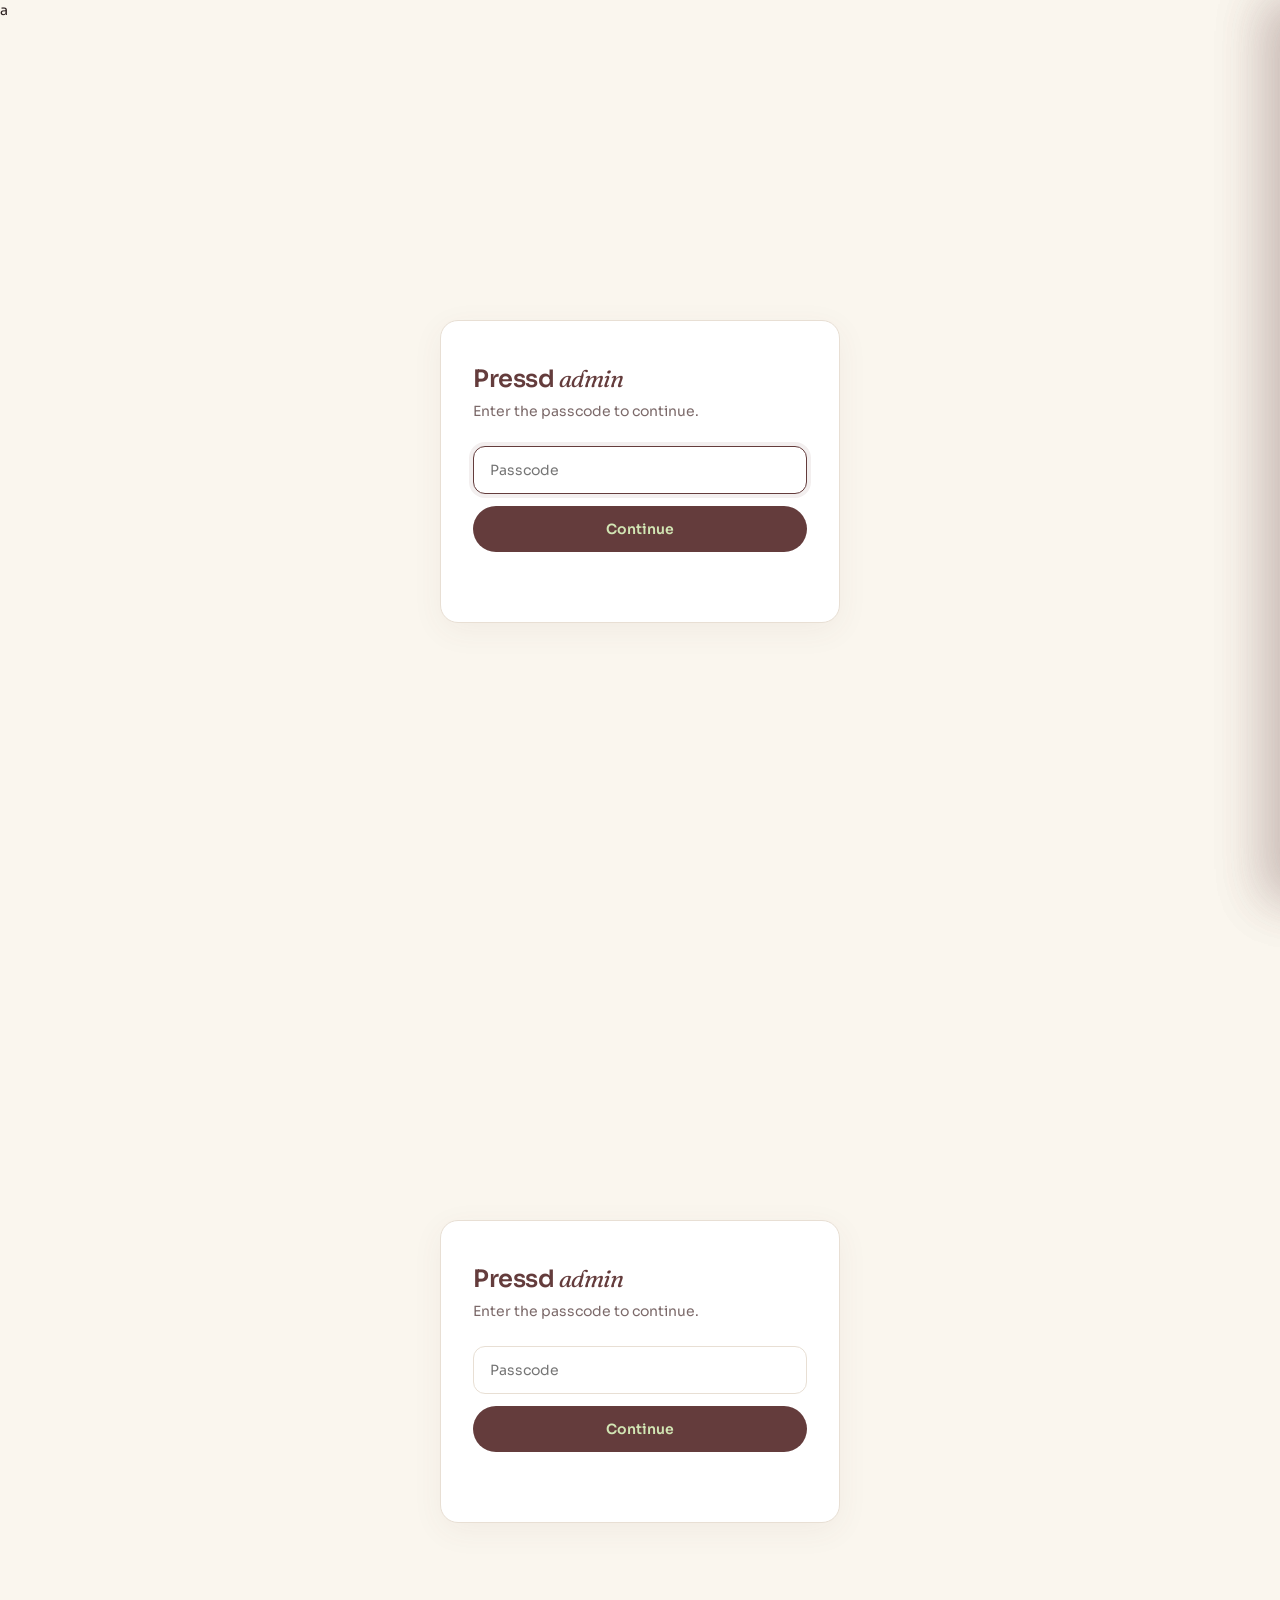
==== admin.html @ 74c97743 "Update admin.html" ====
<!DOCTYPE html>
<html lang="en">
<head>
<meta charset="UTF-8" />
<meta name="viewport" content="width=device-width, initial-scale=1.0" />
<meta name="theme-color" content="#643C3C" />
<title>Pressd · Admin</title>
<meta name="robots" content="noindex,nofollow" />

<link rel="preconnect" href="https://fonts.googleapis.com">a<!DOCTYPE html>
<html lang="en">
<head>
<meta charset="UTF-8" />
<meta name="viewport" content="width=device-width, initial-scale=1.0" />
<meta name="theme-color" content="#643C3C" />
<title>Pressd · Admin</title>
<meta name="robots" content="noindex,nofollow" />

<link rel="preconnect" href="https://fonts.googleapis.com">
<link rel="preconnect" href="https://fonts.gstatic.com" crossorigin>
<link href="https://fonts.googleapis.com/css2?family=Sora:wght@300;400;500;600;700&family=Fraunces:opsz,wght@9..144,400;9..144,500;9..144,600&display=swap" rel="stylesheet">

<style>
  :root {
    --brand-primary: #643C3C;
    --brand-primary-deep: #4D2E2E;
    --brand-accent: #D2E6B4;
    --brand-accent-deep: #BAD49A;
    --brand-cream: #FAF6EE;
    --brand-cream-deep: #F2EBDC;
    --brand-ink: #2A1F1F;
    --brand-muted: #7C6A6A;
    --brand-line: #E8DFD4;
    --brand-surface: #FFFFFF;
    --brand-success: #5A8C3F;
    --brand-success-bg: #ECF5DD;
    --brand-warning: #B97B0E;
    --brand-warning-bg: #FEF6E7;
    --brand-danger: #C44545;
    --brand-danger-bg: #FCEEEE;
    --brand-info: #3F6F99;
    --brand-info-bg: #E3EEF6;

    --font-display: 'Sora', -apple-system, BlinkMacSystemFont, sans-serif;
    --font-editorial: 'Fraunces', Georgia, serif;
    --font-mono: ui-monospace, 'SF Mono', Menlo, monospace;

    --r-sm: 8px; --r-md: 12px; --r-lg: 18px; --r-pill: 999px;
  }

  *, *::before, *::after { box-sizing: border-box; }
  body {
    margin: 0; min-height: 100vh;
    font-family: var(--font-display);
    font-size: 14px; line-height: 1.5;
    color: var(--brand-ink);
    background: var(--brand-cream);
    -webkit-font-smoothing: antialiased;
  }
  button { font-family: inherit; cursor: pointer; border: none; background: none; }
  input, select, textarea { font-family: inherit; font-size: inherit; }

  /* ============ TOP BAR ============ */
  .topbar {
    background: var(--brand-primary); color: var(--brand-accent);
    padding: 14px 24px;
    display: flex; align-items: center; justify-content: space-between;
    position: sticky; top: 0; z-index: 10;
  }
  .topbar-brand {
    font-family: var(--font-display); font-weight: 600;
    font-size: 16px; letter-spacing: -0.01em;
  }
  .topbar-brand em { font-family: var(--font-editorial); font-style: italic; font-weight: 400; opacity: .85; }
  .topbar-actions { display: flex; align-items: center; gap: 12px; font-size: 13px; }
  .topbar-actions button {
    background: rgba(210,230,180,0.15); color: var(--brand-accent);
    padding: 8px 14px; border-radius: var(--r-pill);
    font-size: 13px; font-weight: 500;
    transition: background .15s;
  }
  .topbar-actions button:hover { background: rgba(210,230,180,0.25); }

  /* ============ LOGIN GATE ============ */
  .gate {
    min-height: 100vh; display: flex; align-items: center; justify-content: center;
    padding: 24px; background: var(--brand-cream);
  }
  .gate-card {
    background: #fff; border: 1px solid var(--brand-line);
    border-radius: var(--r-lg); padding: 40px 32px;
    max-width: 400px; width: 100%;
    box-shadow: 0 8px 32px rgba(100,60,60,0.06);
  }
  .gate-card h1 {
    font-family: var(--font-display); font-weight: 600;
    font-size: 24px; margin: 0 0 4px;
    color: var(--brand-primary); letter-spacing: -0.02em;
  }
  .gate-card h1 em { font-family: var(--font-editorial); font-style: italic; font-weight: 400; }
  .gate-sub { color: var(--brand-muted); font-size: 14px; margin: 0 0 24px; }
  .gate input {
    width: 100%; padding: 14px 16px;
    border: 1.5px solid var(--brand-line);
    border-radius: var(--r-md); background: #fff;
    color: var(--brand-ink); margin-bottom: 12px;
  }
  .gate input:focus { outline: none; border-color: var(--brand-primary); box-shadow: 0 0 0 4px rgba(100,60,60,0.08); }
  .gate button {
    width: 100%; padding: 14px;
    background: var(--brand-primary); color: var(--brand-accent);
    border-radius: var(--r-pill); font-weight: 600; font-size: 14px;
    transition: background .15s;
  }
  .gate button:hover:not(:disabled) { background: var(--brand-primary-deep); }
  .gate button:disabled { opacity: .5; cursor: not-allowed; }
  .gate-error { color: var(--brand-danger); font-size: 13px; margin-top: 12px; min-height: 18px; }

  /* ============ MAIN LAYOUT ============ */
  .app { padding: 24px; max-width: 1280px; margin: 0 auto; }
  .page-head { display: flex; align-items: flex-end; justify-content: space-between; margin-bottom: 20px; gap: 16px; flex-wrap: wrap; }
  .page-head h2 {
    font-family: var(--font-display); font-weight: 600;
    font-size: 22px; letter-spacing: -0.02em;
    color: var(--brand-primary); margin: 0 0 4px;
  }
  .page-head p { margin: 0; color: var(--brand-muted); font-size: 13px; }

  /* ============ STATS ============ */
  .stats { display: grid; grid-template-columns: repeat(auto-fit, minmax(180px, 1fr)); gap: 12px; margin-bottom: 20px; }
  .stat {
    background: #fff; border: 1px solid var(--brand-line);
    border-radius: var(--r-md); padding: 16px;
  }
  .stat-label { font-size: 12px; color: var(--brand-muted); text-transform: uppercase; letter-spacing: 0.06em; font-weight: 500; }
  .stat-value {
    font-family: var(--font-display); font-size: 24px; font-weight: 600;
    color: var(--brand-primary); margin-top: 4px; letter-spacing: -0.02em;
  }
  .stat-value.warn { color: var(--brand-warning); }

  /* ============ FILTERS ============ */
  .filters {
    display: flex; align-items: center; gap: 8px; flex-wrap: wrap;
    margin-bottom: 16px;
  }
  .filter-pill {
    font-size: 13px; padding: 6px 12px;
    background: #fff; border: 1px solid var(--brand-line);
    color: var(--brand-ink); border-radius: var(--r-pill);
    transition: all .15s;
    white-space: nowrap;
  }
  .filter-pill:hover { border-color: var(--brand-primary); }
  .filter-pill.active {
    background: var(--brand-primary); color: var(--brand-accent);
    border-color: var(--brand-primary);
  }
  .filter-pill .count { opacity: .65; margin-left: 4px; }
  .filter-pill.active .count { opacity: .85; }
  .filter-pill.has-action {
    background: var(--brand-warning-bg); border-color: var(--brand-warning);
    color: var(--brand-warning); font-weight: 600;
  }
  .filter-pill.has-action.active {
    background: var(--brand-warning); color: #fff;
    border-color: var(--brand-warning);
  }
  .filter-pill.has-action.has-zero {
    background: #fff; border-color: var(--brand-line);
    color: var(--brand-muted); font-weight: 400;
  }
  .search-input {
    flex: 1; min-width: 200px; max-width: 280px;
    padding: 8px 12px; font-size: 13px;
    background: #fff; border: 1px solid var(--brand-line);
    border-radius: var(--r-pill); color: var(--brand-ink);
  }
  .search-input:focus { outline: none; border-color: var(--brand-primary); }

  /* ============ TABLE ============ */
  .table-wrap {
    background: #fff; border: 1px solid var(--brand-line);
    border-radius: var(--r-lg); overflow: hidden;
  }
  .table-scroll { overflow-x: auto; }
  .table {
    width: 100%; border-collapse: collapse; min-width: 720px;
  }
  .table th {
    text-align: left; padding: 14px 16px;
    font-size: 11px; text-transform: uppercase; letter-spacing: 0.08em;
    color: var(--brand-muted); font-weight: 600;
    border-bottom: 1px solid var(--brand-line);
    background: var(--brand-cream-deep);
    position: sticky; top: 60px;
    white-space: nowrap;
  }
  .table td {
    padding: 14px 16px; vertical-align: middle;
    font-size: 13px; color: var(--brand-ink);
    border-bottom: 1px solid var(--brand-line);
  }
  .table tr:last-child td { border-bottom: none; }
  .table tr:hover td { background: var(--brand-cream); cursor: pointer; }
  .col-num { text-align: right; font-variant-numeric: tabular-nums; }
  .order-id { font-family: var(--font-mono); font-size: 12px; color: var(--brand-primary); }
  .customer-name { font-weight: 600; color: var(--brand-ink); }
  .customer-meta { font-size: 12px; color: var(--brand-muted); margin-top: 2px; }
  .diff.positive { color: var(--brand-warning); font-weight: 600; }
  .diff.negative { color: var(--brand-success); font-weight: 600; }
  .empty-state { padding: 60px 24px; text-align: center; color: var(--brand-muted); }
  .loading { padding: 60px; text-align: center; color: var(--brand-muted); }

  /* ============ NEXT-CTA CELL ============ */
  .cta-cell { min-width: 180px; }
  .cta-btn {
    display: inline-flex; align-items: center; gap: 6px;
    padding: 8px 14px; border-radius: var(--r-pill);
    background: var(--brand-primary); color: var(--brand-accent);
    font-size: 12px; font-weight: 600;
    white-space: nowrap;
    transition: background .15s, transform .1s;
  }
  .cta-btn:hover { background: var(--brand-primary-deep); }
  .cta-btn:active { transform: translateY(1px); }
  .cta-btn.cta-warn { background: var(--brand-warning); color: #fff; }
  .cta-btn.cta-warn:hover { background: #9c690b; }
  .cta-btn.cta-muted {
    background: var(--brand-cream-deep); color: var(--brand-muted);
    border: 1px dashed var(--brand-line); font-weight: 500;
  }
  .cta-btn.cta-muted:hover { background: var(--brand-cream); color: var(--brand-primary); border-color: var(--brand-primary); }
  .cta-text {
    color: var(--brand-muted); font-size: 12px; font-style: italic;
  }
  .cta-text.cta-closed { color: var(--brand-muted); opacity: 0.6; }

  /* ============ STATUS BADGES ============ */
  .badge {
    display: inline-block; font-size: 11px; padding: 3px 10px;
    border-radius: var(--r-pill); font-weight: 600;
    text-transform: uppercase; letter-spacing: 0.04em;
    white-space: nowrap;
  }
  .badge.b-success { background: var(--brand-success-bg); color: var(--brand-success); }
  .badge.b-warning { background: var(--brand-warning-bg); color: var(--brand-warning); }
  .badge.b-danger  { background: var(--brand-danger-bg);  color: var(--brand-danger); }
  .badge.b-info    { background: var(--brand-info-bg);    color: var(--brand-info); }
  .badge.b-muted   { background: var(--brand-cream-deep); color: var(--brand-muted); }

  /* ============ DETAIL DRAWER ============ */
  .drawer-overlay {
    position: fixed; inset: 0;
    background: rgba(42,31,31,0.5);
    backdrop-filter: blur(4px);
    z-index: 50;
    opacity: 0; pointer-events: none;
    transition: opacity .25s ease;
  }
  .drawer-overlay.active { opacity: 1; pointer-events: auto; }
  .drawer {
    position: fixed; top: 0; right: 0; bottom: 0;
    width: 100%; max-width: 560px;
    background: var(--brand-cream); z-index: 51;
    transform: translateX(100%);
    transition: transform .3s cubic-bezier(0.2, 0.9, 0.3, 1);
    overflow-y: auto;
    box-shadow: -16px 0 48px rgba(100,60,60,0.18);
  }
  .drawer.active { transform: translateX(0); }
  .drawer-head {
    position: sticky; top: 0; background: var(--brand-cream);
    padding: 20px 24px; border-bottom: 1px solid var(--brand-line);
    display: flex; align-items: center; justify-content: space-between;
    z-index: 2;
  }
  .drawer-head h3 {
    font-family: var(--font-display); font-weight: 600;
    font-size: 18px; color: var(--brand-primary); margin: 0;
    letter-spacing: -0.01em;
  }
  .drawer-close {
    width: 36px; height: 36px; border-radius: 50%;
    background: #fff; border: 1px solid var(--brand-line);
    display: grid; place-items: center;
    color: var(--brand-primary); transition: background .15s;
  }
  .drawer-close:hover { background: var(--brand-cream-deep); }
  .drawer-body { padding: 24px; }

  /* The big primary CTA bar at the top of the drawer */
  .drawer-cta {
    background: #fff; border: 1px solid var(--brand-line);
    border-radius: var(--r-md); padding: 16px;
    margin-bottom: 16px;
  }
  .drawer-cta-label {
    font-size: 11px; text-transform: uppercase; letter-spacing: 0.08em;
    color: var(--brand-muted); font-weight: 600;
    margin-bottom: 12px;
  }
  .drawer-cta-btn {
    display: flex; align-items: center; justify-content: center; gap: 8px;
    width: 100%; padding: 14px;
    background: var(--brand-primary); color: var(--brand-accent);
    border-radius: var(--r-pill); font-weight: 600; font-size: 14px;
    transition: background .15s;
  }
  .drawer-cta-btn:hover { background: var(--brand-primary-deep); }
  .drawer-cta-btn.cta-warn { background: var(--brand-warning); color: #fff; }
  .drawer-cta-btn.cta-warn:hover { background: #9c690b; }
  .drawer-cta-btn.cta-muted { background: var(--brand-cream-deep); color: var(--brand-primary); border: 1px dashed var(--brand-primary); }
  .drawer-cta-btn.cta-muted:hover { background: var(--brand-cream); }
  .drawer-cta-waiting {
    text-align: center; padding: 14px;
    color: var(--brand-muted); font-size: 13px; font-style: italic;
    background: var(--brand-cream-deep); border-radius: var(--r-pill);
  }

  /* "Other actions" row below the CTA */
  .drawer-actions-row {
    display: flex; gap: 8px; margin-top: 12px; flex-wrap: wrap;
  }
  .drawer-action-btn {
    flex: 1; min-width: 0;
    padding: 10px 14px;
    background: transparent; color: var(--brand-muted);
    border: 1px solid var(--brand-line);
    border-radius: var(--r-pill);
    font-size: 12px; font-weight: 500;
    transition: all .15s;
    white-space: nowrap;
  }
  .drawer-action-btn:hover {
    color: var(--brand-primary); border-color: var(--brand-primary);
  }
  .drawer-action-btn.danger:hover {
    color: var(--brand-danger); border-color: var(--brand-danger);
  }

  .panel {
    background: #fff; border: 1px solid var(--brand-line);
    border-radius: var(--r-md); padding: 16px;
    margin-bottom: 16px;
  }
  .panel-title {
    font-size: 11px; text-transform: uppercase; letter-spacing: 0.08em;
    color: var(--brand-muted); font-weight: 600;
    margin-bottom: 12px;
  }
  .row { display: flex; justify-content: space-between; align-items: flex-start; padding: 8px 0; gap: 12px; font-size: 13px; }
  .row .key { color: var(--brand-muted); flex-shrink: 0; }
  .row .val {
    text-align: right; color: var(--brand-ink); font-weight: 500;
    word-break: break-word; min-width: 0;
  }
  .row.editable { cursor: pointer; transition: background .15s; padding: 8px; margin: 0 -8px; border-radius: var(--r-sm); }
  .row.editable:hover { background: var(--brand-cream); }
  .row.editable .val { color: var(--brand-primary); }
  .row.editable .val::after { content: ' ✎'; color: var(--brand-muted); font-size: 11px; }
  .row .val a { color: var(--brand-primary); text-decoration: none; }
  .row .val a:hover { text-decoration: underline; }

  /* Pickup-only / pickup-paid / etc. flag badges in drawer */
  .badges-row { display: flex; flex-wrap: wrap; gap: 6px; margin-bottom: 16px; }

  /* Three-column financials */
  .fin-grid {
    display: grid; grid-template-columns: 1fr 1fr 1fr; gap: 8px;
  }
  .fin-cell {
    background: var(--brand-cream-deep); border-radius: var(--r-sm);
    padding: 12px; text-align: center;
  }
  .fin-label { font-size: 10px; text-transform: uppercase; letter-spacing: 0.06em; color: var(--brand-muted); font-weight: 600; }
  .fin-value { font-family: var(--font-display); font-size: 18px; font-weight: 600; color: var(--brand-primary); margin-top: 4px; letter-spacing: -0.01em; }
  .fin-value.warn { color: var(--brand-warning); }
  .fin-value.success { color: var(--brand-success); }
  .fin-value.muted { color: var(--brand-muted); font-weight: 400; }

  /* Laundry note display */
  .laundry-note {
    background: var(--brand-cream-deep);
    border-left: 3px solid var(--brand-warning);
    border-radius: var(--r-sm);
    padding: 10px 12px; margin-top: 12px;
    font-size: 12px; line-height: 1.5;
    color: var(--brand-ink);
  }
  .laundry-note-label {
    font-size: 10px; text-transform: uppercase; letter-spacing: 0.06em;
    color: var(--brand-warning); font-weight: 600;
    margin-bottom: 4px;
  }

  /* ============ MODAL ============ */
  .modal-overlay {
    position: fixed; inset: 0;
    background: rgba(42,31,31,0.6); z-index: 60;
    display: none; align-items: center; justify-content: center;
    padding: 20px;
  }
  .modal-overlay.active { display: flex; }
  .modal {
    background: #fff; border-radius: var(--r-lg);
    padding: 28px; max-width: 480px; width: 100%;
    max-height: 92vh; overflow-y: auto;
    box-shadow: 0 24px 64px rgba(0,0,0,0.25);
  }
  .modal h3 {
    font-family: var(--font-display); font-weight: 600;
    font-size: 18px; color: var(--brand-primary); margin: 0 0 8px;
    letter-spacing: -0.01em;
  }
  .modal-sub { color: var(--brand-muted); font-size: 13px; margin: 0 0 20px; }
  .modal label {
    display: block; font-size: 12px; font-weight: 600;
    color: var(--brand-muted); text-transform: uppercase; letter-spacing: 0.06em;
    margin-bottom: 6px;
  }
  .modal input, .modal select, .modal textarea {
    width: 100%; padding: 12px 14px;
    border: 1.5px solid var(--brand-line);
    border-radius: var(--r-md); background: #fff;
    color: var(--brand-ink); font-size: 14px;
    margin-bottom: 16px; font-family: inherit;
  }
  .modal textarea { resize: vertical; min-height: 80px; }
  .modal input:focus, .modal select:focus, .modal textarea:focus { outline: none; border-color: var(--brand-primary); }
  .modal-warn {
    background: var(--brand-warning-bg); color: var(--brand-warning);
    padding: 10px 14px; border-radius: var(--r-sm);
    font-size: 12px; margin: 0 0 16px;
  }
  .modal-actions { display: flex; gap: 8px; justify-content: flex-end; }

  /* PIN display block in modals */
  .pin-block {
    background: var(--brand-primary); color: var(--brand-accent);
    border-radius: var(--r-md); padding: 24px;
    text-align: center; margin-bottom: 16px;
  }
  .pin-block-label {
    font-size: 11px; text-transform: uppercase; letter-spacing: 0.12em;
    opacity: 0.75; margin-bottom: 8px;
  }
  .pin-block-value {
    font-family: var(--font-mono); font-size: 36px; font-weight: 700;
    letter-spacing: 8px; line-height: 1;
  }
  .pin-block-help {
    font-size: 12px; margin-top: 12px;
    opacity: 0.75; line-height: 1.4;
  }

  /* Cost preview in confirm-cost modal */
  .cost-preview {
    background: var(--brand-cream-deep);
    border-radius: var(--r-md);
    padding: 14px 16px; margin-bottom: 16px;
    font-size: 13px; line-height: 1.6;
  }
  .cost-preview-row {
    display: flex; justify-content: space-between; padding: 4px 0;
  }
  .cost-preview-row.total {
    border-top: 1px dashed var(--brand-line);
    margin-top: 6px; padding-top: 8px;
    font-weight: 600;
  }
  .cost-preview-row .lbl { color: var(--brand-muted); }
  .cost-preview-row .val { color: var(--brand-ink); }
  .cost-preview-row.total .val.owed { color: var(--brand-warning); }
  .cost-preview-row.total .val.covered { color: var(--brand-success); }

  /* ============ TOAST ============ */
  .toast {
    position: fixed; bottom: 24px; right: 24px;
    background: var(--brand-primary); color: var(--brand-accent);
    padding: 14px 20px; border-radius: var(--r-md);
    font-size: 14px; font-weight: 500;
    box-shadow: 0 12px 32px rgba(100,60,60,0.25);
    transform: translateY(120%); opacity: 0;
    transition: transform .25s, opacity .25s;
    z-index: 100; pointer-events: none;
    max-width: 360px;
  }
  .toast.show { transform: translateY(0); opacity: 1; }
  .toast.error { background: var(--brand-danger); color: #fff; }
  .toast.success { background: var(--brand-success); color: #fff; }

  .spinner {
    width: 16px; height: 16px;
    border: 2px solid currentColor; border-top-color: transparent;
    border-radius: 50%; animation: spin .8s linear infinite;
    display: inline-block; vertical-align: middle;
  }
  @keyframes spin { to { transform: rotate(360deg); } }

  /* ============ BUTTONS in modals ============ */
  .btn {
    display: inline-flex; align-items: center; justify-content: center; gap: 8px;
    padding: 12px 18px; border-radius: var(--r-pill);
    font-weight: 600; font-size: 14px;
    transition: all .15s; white-space: nowrap;
  }
  .btn-primary { background: var(--brand-primary); color: var(--brand-accent); }
  .btn-primary:hover:not(:disabled) { background: var(--brand-primary-deep); }
  .btn-primary:disabled { opacity: .5; cursor: not-allowed; }
  .btn-ghost {
    background: transparent; color: var(--brand-primary);
    border: 1.5px solid var(--brand-line);
  }
  .btn-ghost:hover { border-color: var(--brand-primary); }
  .btn-danger { background: var(--brand-danger); color: #fff; }
  .btn-danger:hover:not(:disabled) { background: #A53737; }
  .btn-danger:disabled { opacity: .5; cursor: not-allowed; }

  .hidden { display: none !important; }

  /* ============ MOBILE ============ */
  @media (max-width: 720px) {
    .table th { position: static; }
    .table th.col-hide-sm, .table td.col-hide-sm { display: none; }
    .topbar { padding: 12px 16px; }
    .app { padding: 16px; }
    .table th, .table td { padding: 10px 12px; }
    .stats { grid-template-columns: repeat(2, 1fr); }
    .table { min-width: auto; }
    .cta-cell { min-width: 140px; }
    .cta-btn { font-size: 11px; padding: 6px 12px; }
  }
</style>
</head>
<body>

<!-- LOGIN GATE -->
<div class="gate" id="gate">
  <div class="gate-card">
    <h1>Pressd <em>admin</em></h1>
    <p class="gate-sub">Enter the passcode to continue.</p>
    <input type="password" id="passcode-input" placeholder="Passcode" autocomplete="off" autofocus />
    <button id="login-btn">Continue</button>
    <div class="gate-error" id="gate-error"></div>
  </div>
</div>

<!-- MAIN APP -->
<div id="app" class="hidden">
  <div class="topbar">
    <div class="topbar-brand">Pressd <em>admin</em></div>
    <div class="topbar-actions">
      <span id="last-updated" style="opacity:.7;font-size:12px;"></span>
      <button id="refresh-btn">Refresh</button>
      <button id="logout-btn">Log out</button>
    </div>
  </div>

  <div class="app">
    <div class="page-head">
      <div>
        <h2>All orders</h2>
        <p id="page-sub">Loading…</p>
      </div>
    </div>

    <div class="stats" id="stats">
      <div class="stat"><div class="stat-label">Orders</div><div class="stat-value" id="s-count">—</div></div>
      <div class="stat"><div class="stat-label">Need action</div><div class="stat-value warn" id="s-action">—</div></div>
      <div class="stat"><div class="stat-label">In flight</div><div class="stat-value" id="s-inflight">—</div></div>
      <div class="stat"><div class="stat-label">Outstanding</div><div class="stat-value warn" id="s-outstanding">—</div></div>
    </div>

    <div class="filters">
      <button class="filter-pill has-action" data-filter="needs_action">Needs action <span class="count" id="f-needs-action">0</span></button>
      <button class="filter-pill active" data-filter="all">All <span class="count" id="f-all">0</span></button>
      <button class="filter-pill" data-filter="awaiting_payment">Awaiting payment <span class="count" id="f-unpaid">0</span></button>
      <button class="filter-pill" data-filter="pickup_scheduled">Scheduled <span class="count" id="f-scheduled">0</span></button>
      <button class="filter-pill" data-filter="picked_up">Picked up <span class="count" id="f-pickedup">0</span></button>
      <button class="filter-pill" data-filter="invoiced_balance_due">Balance due <span class="count" id="f-balance">0</span></button>
      <button class="filter-pill" data-filter="out_for_delivery">Out for delivery <span class="count" id="f-ofd">0</span></button>
      <button class="filter-pill" data-filter="delivered">Delivered <span class="count" id="f-delivered">0</span></button>
      <button class="filter-pill" data-filter="cancelled">Cancelled <span class="count" id="f-cancelled">0</span></button>
      <input type="search" class="search-input" id="search-input" placeholder="Search by order ID, name, email, area…" />
    </div>

    <div class="table-wrap">
      <div class="table-scroll">
        <table class="table" id="orders-table">
          <thead>
            <tr>
              <th>Order</th>
              <th>Customer</th>
              <th class="col-hide-sm">Stage</th>
              <th>Next action</th>
              <th class="col-num col-hide-sm">Paid upfront</th>
              <th class="col-num col-hide-sm">Laundry cost</th>
              <th class="col-num col-hide-sm">Difference</th>
            </tr>
          </thead>
          <tbody id="orders-body">
            <tr><td colspan="7" class="loading"><span class="spinner"></span> Loading orders…</td></tr>
          </tbody>
        </table>
      </div>
    </div>
  </div>
</div>

<!-- DETAIL DRAWER -->
<div class="drawer-overlay" id="drawer-overlay"></div>
<div class="drawer" id="drawer">
  <div class="drawer-head">
    <h3 id="drawer-title">Order</h3>
    <button class="drawer-close" id="drawer-close" aria-label="Close">
      <svg width="14" height="14" viewBox="0 0 24 24" fill="none" stroke="currentColor" stroke-width="2.5"><path d="M18 6L6 18M6 6l12 12"/></svg>
    </button>
  </div>
  <div class="drawer-body" id="drawer-body"></div>
</div>

<!-- ============ MODALS ============ -->

<!-- 1. Schedule pickup -->
<div class="modal-overlay" id="schedule-modal">
  <div class="modal">
    <h3>Schedule pickup</h3>
    <p class="modal-sub" id="schedule-sub">Pick the date our rider will collect.</p>
    <label>Pickup date</label>
    <input type="date" id="schedule-date" />
    <label>Time window</label>
    <select id="schedule-window">
      <option value="">— keep customer's choice —</option>
      <option value="morning">Morning · 8 AM – 11 AM</option>
      <option value="afternoon">Afternoon · 12 PM – 3 PM</option>
      <option value="evening">Evening · 4 PM – 7 PM</option>
    </select>
    <p style="font-size:12px;color:var(--brand-muted);margin-top:-8px;margin-bottom:16px;">
      Customer chose: <strong id="schedule-original-window">—</strong>
    </p>
    <div class="modal-actions">
      <button class="btn btn-ghost" data-modal-close="schedule-modal">Cancel</button>
      <button class="btn btn-primary" id="schedule-confirm">Schedule pickup</button>
    </div>
  </div>
</div>

<!-- 2. Mark picked up -->
<div class="modal-overlay" id="pickup-modal">
  <div class="modal">
    <h3>Mark picked up?</h3>
    <p class="modal-sub">Confirm rider has the laundry. Verify the PIN with the customer first.</p>
    <div class="pin-block">
      <div class="pin-block-label">Pickup PIN</div>
      <div class="pin-block-value" id="pickup-pin-display">—</div>
      <div class="pin-block-help">Customer should confirm this PIN at handover.</div>
    </div>
    <div class="modal-actions">
      <button class="btn btn-ghost" data-modal-close="pickup-modal">Cancel</button>
      <button class="btn btn-primary" id="pickup-confirm">Mark picked up</button>
    </div>
  </div>
</div>

<!-- 3. Confirm cost & send invoice -->
<div class="modal-overlay" id="cost-modal">
  <div class="modal">
    <h3 id="cost-title">Confirm cost & send invoice</h3>
    <p class="modal-sub" id="cost-sub">Review the laundry cost. Customer will get the invoice email when you confirm.</p>

    <div id="cost-laundry-note-wrap" style="margin-bottom:16px;display:none;">
      <div class="laundry-note">
        <div class="laundry-note-label">From laundry team</div>
        <div id="cost-laundry-note-text"></div>
      </div>
    </div>

    <label>Final laundry cost (₦)</label>
    <input type="number" id="cost-final" min="0" step="100" placeholder="0" />

    <label>Note to customer (optional)</label>
    <textarea id="cost-admin-note" rows="2" placeholder="e.g. Stains were heavy. Recommend dry-clean next time."></textarea>
    <p style="font-size:12px;color:var(--brand-muted);margin-top:-12px;margin-bottom:16px;">
      Appears in their invoice email. Leave blank to skip.
    </p>

    <div class="cost-preview" id="cost-preview"></div>

    <div class="modal-actions">
      <button class="btn btn-ghost" data-modal-close="cost-modal">Cancel</button>
      <button class="btn btn-primary" id="cost-confirm">Send invoice</button>
    </div>
  </div>
</div>

<!-- 4. Mark order ready -->
<div class="modal-overlay" id="ready-modal">
  <div class="modal">
    <h3>Mark ready for delivery?</h3>
    <p class="modal-sub">The laundry is washed, dried, folded and packed. No customer email is sent for this step.</p>
    <div class="modal-actions">
      <button class="btn btn-ghost" data-modal-close="ready-modal">Cancel</button>
      <button class="btn btn-primary" id="ready-confirm">Mark ready</button>
    </div>
  </div>
</div>

<!-- 5. Begin delivery -->
<div class="modal-overlay" id="ofd-modal">
  <div class="modal">
    <h3>Begin delivery?</h3>
    <p class="modal-sub">Customer will get an "out for delivery" email with the Delivery PIN.</p>
    <div class="modal-actions">
      <button class="btn btn-ghost" data-modal-close="ofd-modal">Cancel</button>
      <button class="btn btn-primary" id="ofd-confirm">Begin delivery</button>
    </div>
  </div>
</div>

<!-- 6. Mark delivered -->
<div class="modal-overlay" id="delivered-modal">
  <div class="modal">
    <h3>Mark delivered?</h3>
    <p class="modal-sub">Confirm rider has handed over. Verify the PIN with the customer first.</p>
    <div class="pin-block">
      <div class="pin-block-label">Delivery PIN</div>
      <div class="pin-block-value" id="delivered-pin-display">—</div>
      <div class="pin-block-help">Customer should confirm this PIN at delivery.</div>
    </div>
    <div class="modal-actions">
      <button class="btn btn-ghost" data-modal-close="delivered-modal">Cancel</button>
      <button class="btn btn-primary" id="delivered-confirm">Mark delivered</button>
    </div>
  </div>
</div>

<!-- 7. Cancel order -->
<div class="modal-overlay" id="cancel-modal">
  <div class="modal">
    <h3>Cancel order</h3>
    <p class="modal-sub">This stops the order from progressing. The reason is stored in the sheet for your records.</p>
    <label>Reason for cancellation</label>
    <textarea id="cancel-reason" rows="3" placeholder="e.g. Customer requested cancellation. Refunded via Paystack." required></textarea>
    <div class="modal-warn">⚠ This cannot be undone. Any refund must be processed manually in Paystack.</div>
    <div class="modal-actions">
      <button class="btn btn-ghost" data-modal-close="cancel-modal">Keep order</button>
      <button class="btn btn-danger" id="cancel-confirm">Cancel order</button>
    </div>
  </div>
</div>

<!-- 8. Edit details (generic field-edit modal — kept from previous version) -->
<div class="modal-overlay" id="edit-modal">
  <div class="modal">
    <h3 id="edit-title">Edit field</h3>
    <p class="modal-sub" id="edit-sub">Update this field on the order.</p>
    <div id="edit-body"></div>
    <div class="modal-warn">⚠ This change writes directly to the order. Are you sure?</div>
    <div class="modal-actions">
      <button class="btn btn-ghost" data-modal-close="edit-modal">Cancel</button>
      <button class="btn btn-primary" id="edit-save">Save</button>
    </div>
  </div>
</div>

<div class="toast" id="toast"></div>

<script src="pressd-config.js"></script>
<script>
  /* ============================================================
     PRESSD ADMIN — frontend script
     ============================================================ */
  const APPS_SCRIPT_URL = (window.PRESSD_CONFIG && window.PRESSD_CONFIG.APPS_SCRIPT_URL) || '';
  const STORAGE_KEY = 'pressd_admin_passcode';

  const $ = (s, c = document) => c.querySelector(s);
  const $$ = (s, c = document) => Array.from(c.querySelectorAll(s));

  let passcode = sessionStorage.getItem(STORAGE_KEY) || '';
  let allOrders = [];
  let activeFilter = 'all';
  let activeOrderId = null;
  let pendingEdit = null;
  let activeActionOrder = null;  // current order being acted on by a modal

  /* ============ LOGIN ============ */
  function showGate() {
    $('#gate').classList.remove('hidden');
    $('#app').classList.add('hidden');
    setTimeout(() => $('#passcode-input').focus(), 100);
  }
  function showApp() {
    $('#gate').classList.add('hidden');
    $('#app').classList.remove('hidden');
    loadOrders();
  }

  async function tryLogin(code) {
    try {
      const res = await fetch(APPS_SCRIPT_URL, {
        method: 'POST',
        headers: { 'Content-Type': 'text/plain;charset=utf-8' },
        body: JSON.stringify({ action: 'adminLogin', passcode: code }),
      });
      const data = await res.json();
      return !!(data && data.ok);
    } catch (err) {
      console.error(err);
      return false;
    }
  }

  $('#login-btn').addEventListener('click', async () => {
    const code = $('#passcode-input').value.trim();
    if (!code) { $('#gate-error').textContent = 'Enter a passcode.'; return; }
    const btn = $('#login-btn');
    btn.disabled = true; btn.innerHTML = '<span class="spinner"></span>';
    const ok = await tryLogin(code);
    btn.disabled = false; btn.textContent = 'Continue';
    if (ok) {
      passcode = code;
      sessionStorage.setItem(STORAGE_KEY, code);
      $('#gate-error').textContent = '';
      showApp();
    } else {
      $('#gate-error').textContent = 'Wrong passcode. Try again.';
      $('#passcode-input').select();
    }
  });

  $('#passcode-input').addEventListener('keydown', e => {
    if (e.key === 'Enter') $('#login-btn').click();
  });

  $('#logout-btn').addEventListener('click', () => {
    passcode = '';
    sessionStorage.removeItem(STORAGE_KEY);
    $('#passcode-input').value = '';
    showGate();
  });

  /* ============ BACKEND ============ */
  async function callBackend(action, extra = {}) {
    const res = await fetch(APPS_SCRIPT_URL, {
      method: 'POST',
      headers: { 'Content-Type': 'text/plain;charset=utf-8' },
      body: JSON.stringify(Object.assign({ action: action, passcode: passcode }, extra)),
    });
    const data = await res.json();
    if (data && data.error && /Invalid passcode/i.test(data.error)) {
      passcode = '';
      sessionStorage.removeItem(STORAGE_KEY);
      showGate();
      throw new Error('Session expired');
    }
    if (data && data.ok === false) throw new Error(data.error || 'Request failed');
    return data;
  }

  /* ============ FORMATTING ============ */
  function fmtNaira(n) {
    if (n == null || isNaN(n) || n === '') return '—';
    return '₦' + Math.round(Number(n)).toLocaleString('en-NG');
  }
  function fmtDate(iso) {
    if (!iso) return '—';
    try {
      const d = new Date(iso);
      if (isNaN(d.getTime())) return '—';
      return d.toLocaleString('en-NG', { day: 'numeric', month: 'short', hour: 'numeric', minute: '2-digit' });
    } catch (e) { return '—'; }
  }
  function fmtDateOnly(iso) {
    if (!iso) return '—';
    try {
      const d = new Date(iso);
      if (isNaN(d.getTime())) return '—';
      return d.toLocaleDateString('en-NG', { weekday: 'short', day: 'numeric', month: 'short' });
    } catch (e) { return '—'; }
  }
  function fmtWindow(w) {
    return ({ morning: 'Morning · 8–11 AM', afternoon: 'Afternoon · 12–3 PM', evening: 'Evening · 4–7 PM' })[w] || (w || '—');
  }
  function fmtZone(z) { return ({ mainland: 'Mainland', island: 'Island' })[z] || (z || '—'); }

  function escapeHtml(s) {
    return String(s == null ? '' : s).replace(/&/g, '&amp;').replace(/</g, '&lt;').replace(/>/g, '&gt;')
      .replace(/"/g, '&quot;').replace(/'/g, '&#39;');
  }

  /* Clean a phone number for tel:/wa.me links */
  function cleanPhone(p) {
    if (!p) return '';
    let s = String(p).replace(/[^\d+]/g, '');
    // wa.me prefers no leading + but full international
    if (s.startsWith('+')) s = s.slice(1);
    if (s.startsWith('0')) s = '234' + s.slice(1);  // Nigerian local → international
    return s;
  }

  /* ============ STAGE — derived from multiple status fields ============ */
  function stageOf(o) {
    if (o.pickupStatus === 'cancelled') return 'cancelled';
    if (o.deliveryStatus === 'delivered') return 'delivered';
    if (o.outForDeliveryAt) return 'out_for_delivery';
    if (o.orderReadyAt) return 'order_ready';
    if (o.invoiceStatus === 'balance_due' && o.secondPaymentStatus === 'paid') return 'balance_paid';
    if (o.invoiceStatus === 'balance_due') return 'invoiced_balance_due';
    if (o.invoiceStatus === 'paid_in_full') return 'invoiced_paid_in_full';
    if (o.costStatus === 'pending_review') return 'cost_pending_review';
    if (o.pickupStatus === 'picked_up') return 'picked_up';
    if (o.pickupStatus === 'pickup_scheduled' || o.pickupScheduledFor) return 'pickup_scheduled';
    if (o.bookingPaymentStatus === 'paid') return 'pickup_paid';
    return 'awaiting_payment';
  }

  const STAGE_META = {
    awaiting_payment:        { label: 'Unpaid',             cls: 'b-danger' },
    pickup_paid:             { label: 'Pickup paid',        cls: 'b-success' },
    pickup_scheduled:        { label: 'Pickup scheduled',   cls: 'b-info' },
    picked_up:               { label: 'Picked up',          cls: 'b-info' },
    cost_pending_review:     { label: 'Cost pending',       cls: 'b-warning' },
    invoiced_paid_in_full:   { label: 'Paid in full',       cls: 'b-success' },
    invoiced_balance_due:    { label: 'Balance due',        cls: 'b-warning' },
    balance_paid:            { label: 'Balance paid',       cls: 'b-success' },
    order_ready:             { label: 'Ready for delivery', cls: 'b-info' },
    out_for_delivery:        { label: 'Out for delivery',   cls: 'b-info' },
    delivered:               { label: 'Delivered',          cls: 'b-muted' },
    cancelled:               { label: 'Cancelled',          cls: 'b-muted' },
  };

  /* ============ NEXT CTA — heart of the admin redesign ============ */
  function nextCtaFor(o) {
    const stage = stageOf(o);
    switch (stage) {
      case 'awaiting_payment':
        return { label: 'Awaiting payment', action: null, available: false, intent: 'waiting' };
      case 'pickup_paid':
        return { label: 'Schedule pickup', action: 'schedulePickup', available: true, intent: 'primary' };
      case 'pickup_scheduled':
        return { label: 'Mark picked up', action: 'markPickedUp', available: true, intent: 'primary' };
      case 'picked_up':
        if (!o.costStatus || o.costStatus === 'not_submitted') {
          return { label: 'Awaiting cost entry', action: 'manualCost', available: true, intent: 'muted' };
        }
        return { label: 'Confirm cost & send invoice', action: 'confirmCostAndInvoice', available: true, intent: 'warn' };
      case 'cost_pending_review':
        return { label: 'Confirm cost & send invoice', action: 'confirmCostAndInvoice', available: true, intent: 'warn' };
      case 'invoiced_balance_due':
        return { label: 'Awaiting customer payment', action: null, available: false, intent: 'waiting' };
      case 'invoiced_paid_in_full':
      case 'balance_paid':
        return { label: 'Mark order ready', action: 'markOrderReady', available: true, intent: 'primary' };
      case 'order_ready':
        return { label: 'Begin delivery', action: 'markOutForDelivery', available: true, intent: 'primary' };
      case 'out_for_delivery':
        return { label: 'Mark delivered', action: 'markDelivered', available: true, intent: 'primary' };
      case 'delivered':
        return { label: 'Closed', action: null, available: false, intent: 'closed' };
      case 'cancelled':
        return { label: 'Cancelled', action: null, available: false, intent: 'closed' };
      default:
        return { label: '—', action: null, available: false, intent: 'closed' };
    }
  }

  /* ============ LOAD ORDERS ============ */
  async function loadOrders() {
    try {
      const data = await callBackend('getAdminOrders');
      allOrders = data.orders || [];
      renderStats();
      renderFilterCounts();
      renderTable();
      $('#last-updated').textContent = 'Updated ' + new Date().toLocaleTimeString('en-NG', { hour: 'numeric', minute: '2-digit' });
      $('#page-sub').textContent = allOrders.length + ' orders';
    } catch (err) {
      $('#orders-body').innerHTML = `<tr><td colspan="7" class="empty-state">Failed to load orders. ${err.message || ''}</td></tr>`;
    }
  }

  function renderStats() {
    const count = allOrders.length;
    let needsAction = 0;
    let inFlight = 0;
    let outstanding = 0;
    allOrders.forEach(o => {
      const stage = stageOf(o);
      if (nextCtaFor(o).available) needsAction++;
      if (stage !== 'awaiting_payment' && stage !== 'delivered' && stage !== 'cancelled') inFlight++;
      if (stage === 'invoiced_balance_due') {
        const owed = Number(o.finalLaundryCost) - Number(o.additionalCostPaid);
        if (owed > 0) outstanding += owed;
      }
    });
    $('#s-count').textContent = count;
    $('#s-action').textContent = needsAction;
    $('#s-inflight').textContent = inFlight;
    $('#s-outstanding').textContent = fmtNaira(outstanding);
  }

  function renderFilterCounts() {
    const counts = {
      all: allOrders.length, needs_action: 0,
      awaiting_payment: 0, pickup_scheduled: 0, picked_up: 0,
      invoiced_balance_due: 0, out_for_delivery: 0, delivered: 0, cancelled: 0,
    };
    allOrders.forEach(o => {
      if (nextCtaFor(o).available) counts.needs_action++;
      const s = stageOf(o);
      if (counts[s] != null) counts[s]++;
    });
    $('#f-all').textContent = counts.all;
    $('#f-needs-action').textContent = counts.needs_action;
    $('#f-unpaid').textContent = counts.awaiting_payment;
    $('#f-scheduled').textContent = counts.pickup_scheduled;
    $('#f-pickedup').textContent = counts.picked_up;
    $('#f-balance').textContent = counts.invoiced_balance_due;
    $('#f-ofd').textContent = counts.out_for_delivery;
    $('#f-delivered').textContent = counts.delivered;
    $('#f-cancelled').textContent = counts.cancelled;

    // Visual hint: dim the "Needs action" pill when count is 0
    const naPill = $('.filter-pill[data-filter="needs_action"]');
    naPill.classList.toggle('has-zero', counts.needs_action === 0);
  }

  /* ============ RENDER TABLE ============ */
  function renderTable() {
    const search = ($('#search-input').value || '').toLowerCase().trim();
    let rows = allOrders;

    if (activeFilter === 'needs_action') {
      rows = rows.filter(o => nextCtaFor(o).available);
    } else if (activeFilter !== 'all') {
      rows = rows.filter(o => stageOf(o) === activeFilter);
    }

    if (search) {
      rows = rows.filter(o =>
        (o.orderId || '').toLowerCase().includes(search) ||
        (o.name || '').toLowerCase().includes(search) ||
        (o.email || '').toLowerCase().includes(search) ||
        (o.area || '').toLowerCase().includes(search)
      );
    }

    const body = $('#orders-body');
    if (!rows.length) {
      body.innerHTML = `<tr><td colspan="7" class="empty-state">No orders match.</td></tr>`;
      return;
    }
    body.innerHTML = rows.map(o => {
      const stage = stageOf(o);
      const meta = STAGE_META[stage] || { label: stage, cls: 'b-muted' };
      const cta = nextCtaFor(o);
      const upfront = o.bookingPaymentStatus === 'paid'
        ? fmtNaira(o.bookingTotal)
        : '<span style="color:var(--brand-muted);">' + (o.bookingPaymentStatus || 'pending') + '</span>';
      const laundryCost = o.finalLaundryCost > 0 ? fmtNaira(o.finalLaundryCost) : '<span style="color:var(--brand-muted);">—</span>';
      const diff = computeDifference(o);

      let ctaHtml;
      if (cta.available) {
        const cls = cta.intent === 'warn' ? 'cta-warn' : (cta.intent === 'muted' ? 'cta-muted' : '');
        ctaHtml = `<button class="cta-btn ${cls}" data-cta-action="${cta.action}" data-cta-order="${escapeHtml(o.orderId)}">${escapeHtml(cta.label)} →</button>`;
      } else {
        const cls = cta.intent === 'closed' ? 'cta-closed' : '';
        ctaHtml = `<span class="cta-text ${cls}">${escapeHtml(cta.label)}</span>`;
      }

      return `
        <tr data-order-id="${escapeHtml(o.orderId)}">
          <td><span class="order-id">${escapeHtml(o.orderId)}</span></td>
          <td>
            <div class="customer-name">${escapeHtml(o.name || '—')}</div>
            <div class="customer-meta">${escapeHtml(o.area || '')} · ${fmtWindow(o.pickupWindow)}</div>
          </td>
          <td class="col-hide-sm"><span class="badge ${meta.cls}">${meta.label}</span></td>
          <td class="cta-cell">${ctaHtml}</td>
          <td class="col-num col-hide-sm">${upfront}</td>
          <td class="col-num col-hide-sm">${laundryCost}</td>
          <td class="col-num col-hide-sm">${diff.html}</td>
        </tr>
      `;
    }).join('');

    body.querySelectorAll('tr').forEach(tr => {
      tr.addEventListener('click', e => {
        // CTA buttons handle themselves
        if (e.target.closest('[data-cta-action]')) return;
        openDrawer(tr.dataset.orderId);
      });
    });
    body.querySelectorAll('[data-cta-action]').forEach(btn => {
      btn.addEventListener('click', e => {
        e.stopPropagation();
        const orderId = btn.dataset.ctaOrder;
        const action = btn.dataset.ctaAction;
        const o = allOrders.find(x => x.orderId === orderId);
        if (o) triggerAction(action, o);
      });
    });
  }

  function computeDifference(o) {
    if (!o.finalLaundryCost || o.finalLaundryCost <= 0) {
      return { html: '<span style="color:var(--brand-muted);">—</span>', value: null };
    }
    const additionalPaid = Number(o.additionalCostPaid || 0);
    const final = Number(o.finalLaundryCost);
    const diff = final - additionalPaid;
    if (diff > 0) return { html: `<span class="diff positive">+${fmtNaira(diff)}</span>`, value: diff };
    if (diff < 0) return { html: `<span class="diff negative">−${fmtNaira(Math.abs(diff))}</span>`, value: diff };
    return { html: `<span style="color:var(--brand-muted);">₦0</span>`, value: 0 };
  }

  /* ============ FILTER + SEARCH ============ */
  $$('.filter-pill').forEach(p => {
    p.addEventListener('click', () => {
      $$('.filter-pill').forEach(x => x.classList.remove('active'));
      p.classList.add('active');
      activeFilter = p.dataset.filter;
      renderTable();
    });
  });
  let searchTimeout;
  $('#search-input').addEventListener('input', () => {
    clearTimeout(searchTimeout);
    searchTimeout = setTimeout(renderTable, 150);
  });
  $('#refresh-btn').addEventListener('click', () => {
    $('#orders-body').innerHTML = `<tr><td colspan="7" class="loading"><span class="spinner"></span> Refreshing…</td></tr>`;
    loadOrders();
  });

  /* ============ DRAWER ============ */
  function openDrawer(orderId) {
    const o = allOrders.find(x => x.orderId === orderId);
    if (!o) return;
    activeOrderId = orderId;
    $('#drawer-title').textContent = o.orderId;
    $('#drawer-body').innerHTML = drawerHtml(o);
    $('#drawer').classList.add('active');
    $('#drawer-overlay').classList.add('active');
    bindDrawerActions(o);
  }

  function closeDrawer() {
    $('#drawer').classList.remove('active');
    $('#drawer-overlay').classList.remove('active');
    activeOrderId = null;
  }

  $('#drawer-close').addEventListener('click', closeDrawer);
  $('#drawer-overlay').addEventListener('click', closeDrawer);
  document.addEventListener('keydown', e => {
    if (e.key === 'Escape' && $('#drawer').classList.contains('active')) closeDrawer();
  });

  function drawerHtml(o) {
    const stage = stageOf(o);
    const stageMeta = STAGE_META[stage] || { label: stage, cls: 'b-muted' };
    const cta = nextCtaFor(o);
    const diff = computeDifference(o);
    const finalDisplay = o.finalLaundryCost > 0 ? fmtNaira(o.finalLaundryCost) : '<span class="muted">Not entered</span>';
    const diffDisplay = diff.value == null
      ? '<span class="muted">—</span>'
      : (diff.value > 0 ? `<span class="warn">+${fmtNaira(diff.value)}</span>`
        : diff.value < 0 ? `<span class="success">−${fmtNaira(Math.abs(diff.value))}</span>`
        : '₦0');

    // Big primary CTA bar
    let ctaBar;
    if (cta.available) {
      const cls = cta.intent === 'warn' ? 'cta-warn' : (cta.intent === 'muted' ? 'cta-muted' : '');
      ctaBar = `<button class="drawer-cta-btn ${cls}" data-drawer-action="${cta.action}">${escapeHtml(cta.label)} →</button>`;
    } else {
      ctaBar = `<div class="drawer-cta-waiting">${escapeHtml(cta.label)}</div>`;
    }

    const cancelable = stage !== 'delivered' && stage !== 'cancelled';

    // Tap-to links
    const waNum = cleanPhone(o.phoneWhatsapp);
    const callNum = cleanPhone(o.phoneCall || o.phoneWhatsapp);
    const mapsLink = o.pickupAddress
      ? `https://www.google.com/maps/search/?api=1&query=${encodeURIComponent(o.pickupAddress)}`
      : null;

    return `
      <div class="badges-row">
        <span class="badge ${stageMeta.cls}">${stageMeta.label}</span>
        ${o.pickupOnly ? '<span class="badge b-muted">Pickup-only</span>' : ''}
        ${o.bookingPaymentStatus === 'paid' ? '<span class="badge b-success">Booking paid</span>' : ''}
        ${o.secondPaymentStatus === 'paid' ? '<span class="badge b-success">Balance paid</span>' : ''}
      </div>

      <div class="drawer-cta">
        <div class="drawer-cta-label">Next action</div>
        ${ctaBar}
        <div class="drawer-actions-row">
          ${cancelable ? '<button class="drawer-action-btn danger" data-drawer-action="cancelOrder">Cancel order</button>' : ''}
          <button class="drawer-action-btn" data-drawer-action="editDetails">Edit details</button>
        </div>
      </div>

      <div class="panel">
        <div class="panel-title">Financials</div>
        <div class="fin-grid">
          <div class="fin-cell">
            <div class="fin-label">Paid upfront</div>
            <div class="fin-value">${o.bookingPaymentStatus === 'paid' ? fmtNaira(o.bookingTotal) : '<span class="muted">' + (o.bookingPaymentStatus || 'pending') + '</span>'}</div>
          </div>
          <div class="fin-cell">
            <div class="fin-label">Laundry cost</div>
            <div class="fin-value">${finalDisplay}</div>
          </div>
          <div class="fin-cell">
            <div class="fin-label">Difference</div>
            <div class="fin-value">${diffDisplay}</div>
          </div>
        </div>
        <div style="font-size:12px;color:var(--brand-muted);margin-top:12px;line-height:1.5;">
          Pickup fee: ${fmtNaira(o.pickupFee)} · Loads: ${o.loadEnabled ? `${o.loads} (${fmtNaira(o.loadAmount)})` : '—'} · Care tab: ${o.careEnabled ? fmtNaira(o.careTabPrepaid) : '—'}<br/>
          Toward laundry already paid: ${fmtNaira(o.additionalCostPaid)}
        </div>
        ${o.laundryNote ? `
          <div class="laundry-note">
            <div class="laundry-note-label">From laundry team</div>
            ${escapeHtml(o.laundryNote)}
          </div>
        ` : ''}
        ${o.adminNoteToCustomer ? `
          <div class="laundry-note" style="border-left-color:var(--brand-success);">
            <div class="laundry-note-label" style="color:var(--brand-success);">Note sent to customer</div>
            ${escapeHtml(o.adminNoteToCustomer)}
          </div>
        ` : ''}
      </div>

      <div class="panel">
        <div class="panel-title">Customer</div>
        <div class="row editable" data-edit-key="name" data-edit-label="Name"><span class="key">Name</span><span class="val">${escapeHtml(o.name) || '—'}</span></div>
        <div class="row"><span class="key">Email</span><span class="val">${escapeHtml(o.email) || '—'}</span></div>
        <div class="row"><span class="key">WhatsApp</span><span class="val">${
          waNum ? `<a href="https://wa.me/${waNum}" target="_blank" rel="noopener">${escapeHtml(o.phoneWhatsapp)}</a>` : (escapeHtml(o.phoneWhatsapp) || '—')
        }</span></div>
        <div class="row"><span class="key">Call line</span><span class="val">${
          callNum ? `<a href="tel:+${callNum}">${escapeHtml(o.phoneCall || o.phoneWhatsapp)}</a>` : (escapeHtml(o.phoneCall) || '—')
        }</span></div>
      </div>

      <div class="panel">
        <div class="panel-title">Pickup</div>
        <div class="row editable" data-edit-key="zone" data-edit-label="Zone" data-edit-type="select" data-edit-options="mainland,island">
          <span class="key">Zone</span><span class="val">${fmtZone(o.zone)}</span>
        </div>
        <div class="row editable" data-edit-key="area" data-edit-label="Area"><span class="key">Area</span><span class="val">${escapeHtml(o.area) || '—'}</span></div>
        <div class="row"><span class="key">Address</span><span class="val">${
          mapsLink ? `<a href="${mapsLink}" target="_blank" rel="noopener">${escapeHtml(o.pickupAddress)}</a>` : (escapeHtml(o.pickupAddress) || '—')
        }</span></div>
        <div class="row editable" data-edit-key="pickupWindow" data-edit-label="Window" data-edit-type="select" data-edit-options="morning,afternoon,evening">
          <span class="key">Window</span><span class="val">${fmtWindow(o.pickupWindow)}</span>
        </div>
        <div class="row"><span class="key">Pickup PIN</span><span class="val" style="font-family:var(--font-mono);">${escapeHtml(o.pickupPin) || '—'}</span></div>
        <div class="row"><span class="key">Scheduled for</span><span class="val">${o.pickupScheduledFor ? fmtDateOnly(o.pickupScheduledFor) : '—'}</span></div>
        <div class="row"><span class="key">Picked up at</span><span class="val">${fmtDate(o.pickupDate)}</span></div>
        <div class="row editable" data-edit-key="pickupNotes" data-edit-label="Pickup notes" data-edit-type="textarea"><span class="key">Notes</span><span class="val">${escapeHtml(o.pickupNotes) || '—'}</span></div>
      </div>

      <div class="panel">
        <div class="panel-title">Delivery</div>
        <div class="row"><span class="key">Delivery PIN</span><span class="val" style="font-family:var(--font-mono);">${escapeHtml(o.deliveryPin) || '—'}</span></div>
        <div class="row"><span class="key">Order ready at</span><span class="val">${fmtDate(o.orderReadyAt)}</span></div>
        <div class="row"><span class="key">Out for delivery at</span><span class="val">${fmtDate(o.outForDeliveryAt)}</span></div>
        <div class="row"><span class="key">Delivered at</span><span class="val">${fmtDate(o.deliveryDate)}</span></div>
        <div class="row editable" data-edit-key="deliveryNotes" data-edit-label="Delivery notes" data-edit-type="textarea"><span class="key">Notes</span><span class="val">${escapeHtml(o.deliveryNotes) || '—'}</span></div>
      </div>

      <div class="panel">
        <div class="panel-title">Invoice & second payment</div>
        <div class="row"><span class="key">Invoice status</span><span class="val">${escapeHtml(o.invoiceStatus) || '—'}</span></div>
        <div class="row"><span class="key">Invoice sent</span><span class="val">${fmtDate(o.invoiceSentAt)}</span></div>
        <div class="row"><span class="key">Second payment</span><span class="val">${escapeHtml(o.secondPaymentStatus) || '—'}</span></div>
        ${o.secondPaymentLink ? `<div class="row"><span class="key">Payment link</span><span class="val"><a href="${escapeHtml(o.secondPaymentLink)}" target="_blank" rel="noopener" style="color:var(--brand-primary);text-decoration:underline;">Open</a></span></div>` : ''}
        <div class="row"><span class="key">Second paid at</span><span class="val">${fmtDate(o.secondPaidAt)}</span></div>
      </div>

      <div class="panel">
        <div class="panel-title">Audit</div>
        <div class="row"><span class="key">Created</span><span class="val">${fmtDate(o.createdAt)}</span></div>
        <div class="row"><span class="key">Booking paid at</span><span class="val">${fmtDate(o.bookingPaidAt)}</span></div>
        <div class="row"><span class="key">Booking ref</span><span class="val" style="font-family:var(--font-mono);font-size:11px;">${escapeHtml(o.bookingPaymentRef) || '—'}</span></div>
      </div>
    `;
  }

  function bindDrawerActions(o) {
    // Editable rows
    $$('.row.editable', $('#drawer-body')).forEach(row => {
      row.addEventListener('click', () => {
        const key = row.dataset.editKey;
        const label = row.dataset.editLabel;
        const type = row.dataset.editType || 'text';
        const options = (row.dataset.editOptions || '').split(',').filter(Boolean);
        openEditModal(o, key, label, type, options);
      });
    });
    // CTA + secondary action buttons
    $$('[data-drawer-action]', $('#drawer-body')).forEach(btn => {
      btn.addEventListener('click', () => {
        const action = btn.dataset.drawerAction;
        if (action === 'editDetails') {
          // No-op: editing happens by clicking the rows. Could surface a hint here.
          showToast('Tap any row above to edit it.', 'success');
          return;
        }
        triggerAction(action, o);
      });
    });
  }

  /* ============ ACTIONS — central dispatcher ============ */
  function triggerAction(action, order) {
    activeActionOrder = order;
    switch (action) {
      case 'schedulePickup':       return openScheduleModal(order);
      case 'markPickedUp':         return openPickupModal(order);
      case 'manualCost':           return openCostModal(order, /*manual=*/true);
      case 'confirmCostAndInvoice':return openCostModal(order, /*manual=*/false);
      case 'markOrderReady':       return openReadyModal(order);
      case 'markOutForDelivery':   return openOfdModal(order);
      case 'markDelivered':        return openDeliveredModal(order);
      case 'cancelOrder':          return openCancelModal(order);
      default: console.warn('Unknown action:', action);
    }
  }

  /* ============ MODAL: SCHEDULE PICKUP ============ */
  function openScheduleModal(o) {
    $('#schedule-original-window').textContent = fmtWindow(o.pickupWindow);
    $('#schedule-window').value = '';
    // Default to next Tue/Thu/Sat after createdAt (or today, whichever is later)
    const created = o.createdAt ? new Date(o.createdAt) : new Date();
    const today = new Date(); today.setHours(0,0,0,0);
    const startFrom = created > today ? created : today;
    $('#schedule-date').value = nextPickupDay(startFrom).toISOString().slice(0, 10);
    $('#schedule-modal').classList.add('active');
  }

  function nextPickupDay(after) {
    // Tue=2, Thu=4, Sat=6
    const PICKUP_DOWS = [2, 4, 6];
    const d = new Date(after);
    d.setDate(d.getDate() + 1); // start tomorrow
    while (!PICKUP_DOWS.includes(d.getDay())) {
      d.setDate(d.getDate() + 1);
    }
    return d;
  }

  $('#schedule-confirm').addEventListener('click', async () => {
    if (!activeActionOrder) return;
    const date = $('#schedule-date').value;
    const window = $('#schedule-window').value;  // optional
    if (!date) { showToast('Pick a date first.', 'error'); return; }
    const btn = $('#schedule-confirm');
    btn.disabled = true; btn.innerHTML = '<span class="spinner"></span> Scheduling';
    try {
      const payload = { orderId: activeActionOrder.orderId, scheduledFor: date };
      if (window) payload.pickupWindow = window;
      const data = await callBackend('schedulePickup', payload);
      updateOrderInPlace(data.order);
      closeAllModals();
      showToast('Pickup scheduled.', 'success');
    } catch (err) {
      showToast(err.message || 'Failed to schedule.', 'error');
    } finally {
      btn.disabled = false; btn.textContent = 'Schedule pickup';
    }
  });

  /* ============ MODAL: MARK PICKED UP ============ */
  function openPickupModal(o) {
    $('#pickup-pin-display').textContent = o.pickupPin || '----';
    $('#pickup-modal').classList.add('active');
  }
  $('#pickup-confirm').addEventListener('click', async () => {
    if (!activeActionOrder) return;
    const btn = $('#pickup-confirm');
    btn.disabled = true; btn.innerHTML = '<span class="spinner"></span> Marking';
    try {
      const data = await callBackend('markPickedUp', { orderId: activeActionOrder.orderId });
      updateOrderInPlace(data.order);
      closeAllModals();
      showToast('Picked up. Customer notified.', 'success');
    } catch (err) {
      showToast(err.message || 'Failed.', 'error');
    } finally {
      btn.disabled = false; btn.textContent = 'Mark picked up';
    }
  });

  /* ============ MODAL: COST CONFIRM (or manual entry) ============ */
  function openCostModal(o, manual) {
    const hasLaundryData = !manual && o.finalLaundryCost > 0;
    if (hasLaundryData) {
      $('#cost-title').textContent = 'Confirm cost & send invoice';
      $('#cost-sub').textContent = 'Review the laundry team\'s submission. Customer gets the invoice when you confirm.';
      $('#cost-final').value = o.finalLaundryCost;
      if (o.laundryNote) {
        $('#cost-laundry-note-text').textContent = o.laundryNote;
        $('#cost-laundry-note-wrap').style.display = '';
      } else {
        $('#cost-laundry-note-wrap').style.display = 'none';
      }
    } else {
      $('#cost-title').textContent = 'Enter final cost & send invoice';
      $('#cost-sub').textContent = 'Laundry team hasn\'t submitted yet. Enter the final cost manually.';
      $('#cost-final').value = '';
      $('#cost-laundry-note-wrap').style.display = 'none';
    }
    $('#cost-admin-note').value = o.adminNoteToCustomer || '';
    updateCostPreview();
    $('#cost-modal').classList.add('active');
  }

  function updateCostPreview() {
    const o = activeActionOrder;
    if (!o) return;
    const final = Number($('#cost-final').value) || 0;
    const additionalPaid = Number(o.additionalCostPaid || 0);
    const outstanding = final - additionalPaid;

    let html = `
      <div class="cost-preview-row"><span class="lbl">Pickup fee</span><span class="val">${fmtNaira(o.pickupFee)}</span></div>
      <div class="cost-preview-row"><span class="lbl">Already paid toward laundry</span><span class="val">${fmtNaira(additionalPaid)}</span></div>
      <div class="cost-preview-row"><span class="lbl">Final laundry cost</span><span class="val">${fmtNaira(final)}</span></div>
    `;
    if (final > 0) {
      if (outstanding > 0) {
        html += `<div class="cost-preview-row total"><span class="lbl">Customer will owe</span><span class="val owed">${fmtNaira(outstanding)}</span></div>`;
      } else if (outstanding < 0) {
        html += `<div class="cost-preview-row total"><span class="lbl">Covered</span><span class="val covered">Paid in full</span></div>`;
      } else {
        html += `<div class="cost-preview-row total"><span class="lbl">Customer will owe</span><span class="val">₦0</span></div>`;
      }
    }
    $('#cost-preview').innerHTML = html;
  }
  $('#cost-final').addEventListener('input', updateCostPreview);

  $('#cost-confirm').addEventListener('click', async () => {
    if (!activeActionOrder) return;
    const final = Number($('#cost-final').value);
    if (!final || final <= 0) { showToast('Enter a valid cost.', 'error'); return; }
    const adminNote = $('#cost-admin-note').value.trim();
    const btn = $('#cost-confirm');
    btn.disabled = true; btn.innerHTML = '<span class="spinner"></span> Sending';
    try {
      const data = await callBackend('confirmCostAndInvoice', {
        orderId: activeActionOrder.orderId,
        finalCost: final,
        adminNote: adminNote || undefined,
      });
      updateOrderInPlace(data.order);
      closeAllModals();
      showToast('Invoice sent.', 'success');
    } catch (err) {
      showToast(err.message || 'Failed.', 'error');
    } finally {
      btn.disabled = false; btn.textContent = 'Send invoice';
    }
  });

  /* ============ MODAL: MARK ORDER READY ============ */
  function openReadyModal(o) { $('#ready-modal').classList.add('active'); }
  $('#ready-confirm').addEventListener('click', async () => {
    if (!activeActionOrder) return;
    const btn = $('#ready-confirm');
    btn.disabled = true; btn.innerHTML = '<span class="spinner"></span> Marking';
    try {
      const data = await callBackend('markOrderReady', { orderId: activeActionOrder.orderId });
      updateOrderInPlace(data.order);
      closeAllModals();
      showToast('Marked ready for delivery.', 'success');
    } catch (err) {
      showToast(err.message || 'Failed.', 'error');
    } finally {
      btn.disabled = false; btn.textContent = 'Mark ready';
    }
  });

  /* ============ MODAL: BEGIN DELIVERY ============ */
  function openOfdModal(o) { $('#ofd-modal').classList.add('active'); }
  $('#ofd-confirm').addEventListener('click', async () => {
    if (!activeActionOrder) return;
    const btn = $('#ofd-confirm');
    btn.disabled = true; btn.innerHTML = '<span class="spinner"></span> Starting';
    try {
      const data = await callBackend('markOutForDelivery', { orderId: activeActionOrder.orderId });
      updateOrderInPlace(data.order);
      closeAllModals();
      showToast('Out for delivery. Customer notified.', 'success');
    } catch (err) {
      showToast(err.message || 'Failed.', 'error');
    } finally {
      btn.disabled = false; btn.textContent = 'Begin delivery';
    }
  });

  /* ============ MODAL: MARK DELIVERED ============ */
  function openDeliveredModal(o) {
    $('#delivered-pin-display').textContent = o.deliveryPin || '----';
    $('#delivered-modal').classList.add('active');
  }
  $('#delivered-confirm').addEventListener('click', async () => {
    if (!activeActionOrder) return;
    const btn = $('#delivered-confirm');
    btn.disabled = true; btn.innerHTML = '<span class="spinner"></span> Marking';
    try {
      const data = await callBackend('markDelivered', { orderId: activeActionOrder.orderId });
      updateOrderInPlace(data.order);
      closeAllModals();
      showToast('Delivered. Customer notified.', 'success');
    } catch (err) {
      showToast(err.message || 'Failed.', 'error');
    } finally {
      btn.disabled = false; btn.textContent = 'Mark delivered';
    }
  });

  /* ============ MODAL: CANCEL ORDER ============ */
  function openCancelModal(o) {
    $('#cancel-reason').value = '';
    $('#cancel-modal').classList.add('active');
    setTimeout(() => $('#cancel-reason').focus(), 100);
  }
  $('#cancel-confirm').addEventListener('click', async () => {
    if (!activeActionOrder) return;
    const reason = $('#cancel-reason').value.trim();
    if (!reason) { showToast('Reason is required.', 'error'); return; }
    const btn = $('#cancel-confirm');
    btn.disabled = true; btn.innerHTML = '<span class="spinner"></span> Cancelling';
    try {
      const data = await callBackend('cancelOrder', {
        orderId: activeActionOrder.orderId, reason: reason,
      });
      updateOrderInPlace(data.order);
      closeAllModals();
      showToast('Order cancelled.', 'success');
    } catch (err) {
      showToast(err.message || 'Failed.', 'error');
    } finally {
      btn.disabled = false; btn.textContent = 'Cancel order';
    }
  });

  /* ============ EDIT MODAL (generic field edit) ============ */
  function openEditModal(order, key, label, type, options) {
    pendingEdit = { order, key, label, type };
    $('#edit-title').textContent = 'Edit ' + label;
    $('#edit-sub').textContent = 'Update ' + label.toLowerCase() + ' for order ' + order.orderId + '.';

    const currentVal = order[key] != null ? order[key] : '';
    let inputHtml = '';
    if (type === 'textarea') {
      inputHtml = `<label>${escapeHtml(label)}</label><textarea id="edit-input" rows="3">${escapeHtml(currentVal)}</textarea>`;
    } else if (type === 'select') {
      const opts = options.map(v => `<option value="${escapeHtml(v)}" ${v === currentVal ? 'selected' : ''}>${escapeHtml(v)}</option>`).join('');
      inputHtml = `<label>${escapeHtml(label)}</label><select id="edit-input">${opts}</select>`;
    } else {
      inputHtml = `<label>${escapeHtml(label)}</label><input type="text" id="edit-input" value="${escapeHtml(currentVal)}" />`;
    }
    $('#edit-body').innerHTML = inputHtml;
    $('#edit-modal').classList.add('active');
    setTimeout(() => $('#edit-input').focus(), 100);
  }

  $('#edit-save').addEventListener('click', async () => {
    if (!pendingEdit) return;
    const value = $('#edit-input').value;
    const btn = $('#edit-save');
    btn.disabled = true; btn.innerHTML = '<span class="spinner"></span> Saving';
    try {
      const fields = {};
      fields[pendingEdit.key] = value;
      const data = await callBackend('updateOrder', { orderId: pendingEdit.order.orderId, fields });
      updateOrderInPlace(data.order);
      closeAllModals();
      showToast('Saved.', 'success');
    } catch (err) {
      showToast(err.message || 'Save failed.', 'error');
    } finally {
      btn.disabled = false; btn.textContent = 'Save';
    }
  });

  /* ============ MODAL CLOSE handlers ============ */
  $$('[data-modal-close]').forEach(btn => {
    btn.addEventListener('click', () => {
      $('#' + btn.dataset.modalClose).classList.remove('active');
    });
  });
  $$('.modal-overlay').forEach(ov => {
    ov.addEventListener('click', e => {
      if (e.target === ov) ov.classList.remove('active');
    });
  });
  function closeAllModals() {
    $$('.modal-overlay').forEach(o => o.classList.remove('active'));
  }

  /* ============ Update order in place after backend response ============ */
  function updateOrderInPlace(updatedOrder) {
    if (!updatedOrder) return;
    const idx = allOrders.findIndex(x => x.orderId === updatedOrder.orderId);
    if (idx >= 0) allOrders[idx] = updatedOrder;
    renderTable();
    renderFilterCounts();
    renderStats();
    if (activeOrderId === updatedOrder.orderId) {
      $('#drawer-body').innerHTML = drawerHtml(updatedOrder);
      bindDrawerActions(updatedOrder);
    }
  }

  /* ============ TOAST ============ */
  let toastTimer;
  function showToast(text, kind) {
    const t = $('#toast');
    t.textContent = text;
    t.className = 'toast show ' + (kind || '');
    clearTimeout(toastTimer);
    toastTimer = setTimeout(() => { t.classList.remove('show'); }, 3000);
  }

  /* ============ BOOT ============ */
  if (passcode) {
    tryLogin(passcode).then(ok => {
      if (ok) showApp();
      else {
        passcode = '';
        sessionStorage.removeItem(STORAGE_KEY);
        showGate();
      }
    });
  } else {
    showGate();
  }
</script>

</body>
</html>
<link rel="preconnect" href="https://fonts.gstatic.com" crossorigin>
<link href="https://fonts.googleapis.com/css2?family=Sora:wght@300;400;500;600;700&family=Fraunces:opsz,wght@9..144,400;9..144,500;9..144,600&display=swap" rel="stylesheet">

<style>
  :root {
    --brand-primary: #643C3C;
    --brand-primary-deep: #4D2E2E;
    --brand-accent: #D2E6B4;
    --brand-cream: #FAF6EE;
    --brand-cream-deep: #F2EBDC;
    --brand-ink: #2A1F1F;
    --brand-muted: #7C6A6A;
    --brand-line: #E8DFD4;
    --brand-surface: #FFFFFF;
    --brand-success: #5A8C3F;
    --brand-success-bg: #ECF5DD;
    --brand-warning: #B97B0E;
    --brand-warning-bg: #FEF6E7;
    --brand-danger: #C44545;
    --brand-danger-bg: #FCEEEE;
    --brand-info: #3F6F99;
    --brand-info-bg: #E3EEF6;

    --font-display: 'Sora', -apple-system, BlinkMacSystemFont, sans-serif;
    --font-editorial: 'Fraunces', Georgia, serif;
    --font-mono: ui-monospace, 'SF Mono', Menlo, monospace;

    --r-sm: 8px; --r-md: 12px; --r-lg: 18px; --r-pill: 999px;
  }

  *, *::before, *::after { box-sizing: border-box; }
  body {
    margin: 0; min-height: 100vh;
    font-family: var(--font-display);
    font-size: 14px; line-height: 1.5;
    color: var(--brand-ink);
    background: var(--brand-cream);
    -webkit-font-smoothing: antialiased;
  }
  button { font-family: inherit; cursor: pointer; border: none; background: none; }
  input, select, textarea { font-family: inherit; font-size: inherit; }

  /* ============ TOP BAR ============ */
  .topbar {
    background: var(--brand-primary); color: var(--brand-accent);
    padding: 14px 24px;
    display: flex; align-items: center; justify-content: space-between;
    position: sticky; top: 0; z-index: 10;
  }
  .topbar-brand {
    font-family: var(--font-display); font-weight: 600;
    font-size: 16px; letter-spacing: -0.01em;
  }
  .topbar-brand em { font-family: var(--font-editorial); font-style: italic; font-weight: 400; opacity: .85; }
  .topbar-actions { display: flex; align-items: center; gap: 12px; font-size: 13px; }
  .topbar-actions button {
    background: rgba(210,230,180,0.15); color: var(--brand-accent);
    padding: 8px 14px; border-radius: var(--r-pill);
    font-size: 13px; font-weight: 500;
    transition: background .15s;
  }
  .topbar-actions button:hover { background: rgba(210,230,180,0.25); }

  /* ============ LOGIN GATE ============ */
  .gate {
    min-height: 100vh; display: flex; align-items: center; justify-content: center;
    padding: 24px; background: var(--brand-cream);
  }
  .gate-card {
    background: #fff; border: 1px solid var(--brand-line);
    border-radius: var(--r-lg); padding: 40px 32px;
    max-width: 400px; width: 100%;
    box-shadow: 0 8px 32px rgba(100,60,60,0.06);
  }
  .gate-card h1 {
    font-family: var(--font-display); font-weight: 600;
    font-size: 24px; margin: 0 0 4px;
    color: var(--brand-primary); letter-spacing: -0.02em;
  }
  .gate-card h1 em { font-family: var(--font-editorial); font-style: italic; font-weight: 400; }
  .gate-sub { color: var(--brand-muted); font-size: 14px; margin: 0 0 24px; }
  .gate input {
    width: 100%; padding: 14px 16px;
    border: 1.5px solid var(--brand-line);
    border-radius: var(--r-md); background: #fff;
    color: var(--brand-ink); margin-bottom: 12px;
  }
  .gate input:focus { outline: none; border-color: var(--brand-primary); box-shadow: 0 0 0 4px rgba(100,60,60,0.08); }
  .gate button {
    width: 100%; padding: 14px;
    background: var(--brand-primary); color: var(--brand-accent);
    border-radius: var(--r-pill); font-weight: 600; font-size: 14px;
    transition: background .15s;
  }
  .gate button:hover:not(:disabled) { background: var(--brand-primary-deep); }
  .gate button:disabled { opacity: .5; cursor: not-allowed; }
  .gate-error { color: var(--brand-danger); font-size: 13px; margin-top: 12px; min-height: 18px; }

  /* ============ MAIN LAYOUT ============ */
  .app { padding: 24px; max-width: 1280px; margin: 0 auto; }
  .page-head { display: flex; align-items: flex-end; justify-content: space-between; margin-bottom: 20px; gap: 16px; flex-wrap: wrap; }
  .page-head h2 {
    font-family: var(--font-display); font-weight: 600;
    font-size: 22px; letter-spacing: -0.02em;
    color: var(--brand-primary); margin: 0 0 4px;
  }
  .page-head p { margin: 0; color: var(--brand-muted); font-size: 13px; }

  /* ============ STATS ============ */
  .stats { display: grid; grid-template-columns: repeat(auto-fit, minmax(180px, 1fr)); gap: 12px; margin-bottom: 20px; }
  .stat {
    background: #fff; border: 1px solid var(--brand-line);
    border-radius: var(--r-md); padding: 16px;
  }
  .stat-label { font-size: 12px; color: var(--brand-muted); text-transform: uppercase; letter-spacing: 0.06em; font-weight: 500; }
  .stat-value {
    font-family: var(--font-display); font-size: 24px; font-weight: 600;
    color: var(--brand-primary); margin-top: 4px; letter-spacing: -0.02em;
  }
  .stat-value.warn { color: var(--brand-warning); }

  /* ============ FILTERS ============ */
  .filters {
    display: flex; align-items: center; gap: 8px; flex-wrap: wrap;
    margin-bottom: 16px;
  }
  .filter-pill {
    font-size: 13px; padding: 6px 12px;
    background: #fff; border: 1px solid var(--brand-line);
    color: var(--brand-ink); border-radius: var(--r-pill);
    transition: all .15s;
  }
  .filter-pill:hover { border-color: var(--brand-primary); }
  .filter-pill.active {
    background: var(--brand-primary); color: var(--brand-accent);
    border-color: var(--brand-primary);
  }
  .filter-pill .count { opacity: .65; margin-left: 4px; }
  .filter-pill.active .count { opacity: .85; }
  .search-input {
    flex: 1; min-width: 200px; max-width: 280px;
    padding: 8px 12px; font-size: 13px;
    background: #fff; border: 1px solid var(--brand-line);
    border-radius: var(--r-pill); color: var(--brand-ink);
  }
  .search-input:focus { outline: none; border-color: var(--brand-primary); }

  /* ============ TABLE ============ */
  .table-wrap {
    background: #fff; border: 1px solid var(--brand-line);
    border-radius: var(--r-lg); overflow: hidden;
  }
  .table {
    width: 100%; border-collapse: collapse;
  }
  .table th {
    text-align: left; padding: 14px 16px;
    font-size: 11px; text-transform: uppercase; letter-spacing: 0.08em;
    color: var(--brand-muted); font-weight: 600;
    border-bottom: 1px solid var(--brand-line);
    background: var(--brand-cream-deep);
    position: sticky; top: 60px;
  }
  .table td {
    padding: 14px 16px; vertical-align: middle;
    font-size: 13px; color: var(--brand-ink);
    border-bottom: 1px solid var(--brand-line);
  }
  .table tr:last-child td { border-bottom: none; }
  .table tr:hover td { background: var(--brand-cream); cursor: pointer; }
  .col-num { text-align: right; font-variant-numeric: tabular-nums; }
  .order-id { font-family: var(--font-mono); font-size: 12px; color: var(--brand-primary); }
  .customer-name { font-weight: 600; color: var(--brand-ink); }
  .customer-meta { font-size: 12px; color: var(--brand-muted); margin-top: 2px; }
  .diff.positive { color: var(--brand-warning); font-weight: 600; }
  .diff.negative { color: var(--brand-success); font-weight: 600; }
  .empty-state { padding: 60px 24px; text-align: center; color: var(--brand-muted); }
  .loading { padding: 60px; text-align: center; color: var(--brand-muted); }

  /* ============ STATUS BADGES ============ */
  .badge {
    display: inline-block; font-size: 11px; padding: 3px 10px;
    border-radius: var(--r-pill); font-weight: 600;
    text-transform: uppercase; letter-spacing: 0.04em;
    white-space: nowrap;
  }
  .badge.b-success { background: var(--brand-success-bg); color: var(--brand-success); }
  .badge.b-warning { background: var(--brand-warning-bg); color: var(--brand-warning); }
  .badge.b-danger  { background: var(--brand-danger-bg);  color: var(--brand-danger); }
  .badge.b-info    { background: var(--brand-info-bg);    color: var(--brand-info); }
  .badge.b-muted   { background: var(--brand-cream-deep); color: var(--brand-muted); }

  /* ============ DETAIL DRAWER ============ */
  .drawer-overlay {
    position: fixed; inset: 0;
    background: rgba(42,31,31,0.5);
    backdrop-filter: blur(4px);
    z-index: 50;
    opacity: 0; pointer-events: none;
    transition: opacity .25s ease;
  }
  .drawer-overlay.active { opacity: 1; pointer-events: auto; }
  .drawer {
    position: fixed; top: 0; right: 0; bottom: 0;
    width: 100%; max-width: 560px;
    background: var(--brand-cream); z-index: 51;
    transform: translateX(100%);
    transition: transform .3s cubic-bezier(0.2, 0.9, 0.3, 1);
    overflow-y: auto;
    box-shadow: -16px 0 48px rgba(100,60,60,0.18);
  }
  .drawer.active { transform: translateX(0); }
  .drawer-head {
    position: sticky; top: 0; background: var(--brand-cream);
    padding: 20px 24px; border-bottom: 1px solid var(--brand-line);
    display: flex; align-items: center; justify-content: space-between;
    z-index: 2;
  }
  .drawer-head h3 {
    font-family: var(--font-display); font-weight: 600;
    font-size: 18px; color: var(--brand-primary); margin: 0;
    letter-spacing: -0.01em;
  }
  .drawer-close {
    width: 36px; height: 36px; border-radius: 50%;
    background: #fff; border: 1px solid var(--brand-line);
    display: grid; place-items: center;
    color: var(--brand-primary); transition: background .15s;
  }
  .drawer-close:hover { background: var(--brand-cream-deep); }
  .drawer-body { padding: 24px; }

  .panel {
    background: #fff; border: 1px solid var(--brand-line);
    border-radius: var(--r-md); padding: 16px;
    margin-bottom: 16px;
  }
  .panel-title {
    font-size: 11px; text-transform: uppercase; letter-spacing: 0.08em;
    color: var(--brand-muted); font-weight: 600;
    margin-bottom: 12px;
  }
  .row { display: flex; justify-content: space-between; align-items: flex-start; padding: 8px 0; gap: 12px; font-size: 13px; }
  .row .key { color: var(--brand-muted); flex-shrink: 0; }
  .row .val {
    text-align: right; color: var(--brand-ink); font-weight: 500;
    word-break: break-word; min-width: 0;
  }
  .row.editable { cursor: pointer; transition: background .15s; padding: 8px; margin: 0 -8px; border-radius: var(--r-sm); }
  .row.editable:hover { background: var(--brand-cream); }
  .row.editable .val { color: var(--brand-primary); }
  .row.editable .val::after { content: ' ✎'; color: var(--brand-muted); font-size: 11px; }

  /* Three-column financials */
  .fin-grid {
    display: grid; grid-template-columns: 1fr 1fr 1fr; gap: 8px;
  }
  .fin-cell {
    background: var(--brand-cream-deep); border-radius: var(--r-sm);
    padding: 12px; text-align: center;
  }
  .fin-label { font-size: 10px; text-transform: uppercase; letter-spacing: 0.06em; color: var(--brand-muted); font-weight: 600; }
  .fin-value { font-family: var(--font-display); font-size: 18px; font-weight: 600; color: var(--brand-primary); margin-top: 4px; letter-spacing: -0.01em; }
  .fin-value.warn { color: var(--brand-warning); }
  .fin-value.success { color: var(--brand-success); }
  .fin-value.muted { color: var(--brand-muted); font-weight: 400; }

  /* Action buttons in drawer */
  .actions { display: flex; flex-direction: column; gap: 8px; margin-top: 8px; }
  .btn {
    display: inline-flex; align-items: center; justify-content: center; gap: 8px;
    padding: 12px 18px; border-radius: var(--r-pill);
    font-weight: 600; font-size: 14px;
    transition: all .15s; white-space: nowrap;
  }
  .btn-primary {
    background: var(--brand-primary); color: var(--brand-accent);
  }
  .btn-primary:hover:not(:disabled) { background: var(--brand-primary-deep); }
  .btn-primary:disabled { opacity: .5; cursor: not-allowed; }
  .btn-ghost {
    background: transparent; color: var(--brand-primary);
    border: 1.5px solid var(--brand-line);
  }
  .btn-ghost:hover { border-color: var(--brand-primary); }
  .btn-danger {
    background: var(--brand-danger); color: #fff;
  }
  .btn-danger:hover { background: #A53737; }

  /* ============ EDIT / CONFIRM MODAL ============ */
  .modal-overlay {
    position: fixed; inset: 0;
    background: rgba(42,31,31,0.6); z-index: 60;
    display: none; align-items: center; justify-content: center;
    padding: 20px;
  }
  .modal-overlay.active { display: flex; }
  .modal {
    background: #fff; border-radius: var(--r-lg);
    padding: 28px; max-width: 480px; width: 100%;
    box-shadow: 0 24px 64px rgba(0,0,0,0.25);
  }
  .modal h3 {
    font-family: var(--font-display); font-weight: 600;
    font-size: 18px; color: var(--brand-primary); margin: 0 0 8px;
    letter-spacing: -0.01em;
  }
  .modal-sub { color: var(--brand-muted); font-size: 13px; margin: 0 0 20px; }
  .modal label {
    display: block; font-size: 12px; font-weight: 600;
    color: var(--brand-muted); text-transform: uppercase; letter-spacing: 0.06em;
    margin-bottom: 6px;
  }
  .modal input, .modal select, .modal textarea {
    width: 100%; padding: 12px 14px;
    border: 1.5px solid var(--brand-line);
    border-radius: var(--r-md); background: #fff;
    color: var(--brand-ink); font-size: 14px;
    margin-bottom: 16px;
  }
  .modal input:focus, .modal select:focus, .modal textarea:focus { outline: none; border-color: var(--brand-primary); }
  .modal-warn {
    background: var(--brand-warning-bg); color: var(--brand-warning);
    padding: 10px 14px; border-radius: var(--r-sm);
    font-size: 12px; margin: 0 0 16px;
  }
  .modal-actions { display: flex; gap: 8px; justify-content: flex-end; }

  /* ============ TOAST ============ */
  .toast {
    position: fixed; bottom: 24px; right: 24px;
    background: var(--brand-primary); color: var(--brand-accent);
    padding: 14px 20px; border-radius: var(--r-md);
    font-size: 14px; font-weight: 500;
    box-shadow: 0 12px 32px rgba(100,60,60,0.25);
    transform: translateY(120%); opacity: 0;
    transition: transform .25s, opacity .25s;
    z-index: 100; pointer-events: none;
    max-width: 360px;
  }
  .toast.show { transform: translateY(0); opacity: 1; }
  .toast.error { background: var(--brand-danger); color: #fff; }
  .toast.success { background: var(--brand-success); color: #fff; }

  .spinner {
    width: 16px; height: 16px;
    border: 2px solid currentColor; border-top-color: transparent;
    border-radius: 50%; animation: spin .8s linear infinite;
    display: inline-block; vertical-align: middle;
  }
  @keyframes spin { to { transform: rotate(360deg); } }

  .hidden { display: none !important; }

  @media (max-width: 720px) {
    .table th { position: static; }
    .table th.col-hide-sm, .table td.col-hide-sm { display: none; }
    .topbar { padding: 12px 16px; }
    .app { padding: 16px; }
    .table th, .table td { padding: 10px 12px; }
    .stats { grid-template-columns: repeat(2, 1fr); }
  }
</style>
</head>
<body>

<!-- Login gate (shown until passcode verified) -->
<div class="gate" id="gate">
  <div class="gate-card">
    <h1>Pressd <em>admin</em></h1>
    <p class="gate-sub">Enter the passcode to continue.</p>
    <input type="password" id="passcode-input" placeholder="Passcode" autocomplete="off" autofocus />
    <button id="login-btn">Continue</button>
    <div class="gate-error" id="gate-error"></div>
  </div>
</div>

<!-- Main app (hidden until logged in) -->
<div id="app" class="hidden">
  <div class="topbar">
    <div class="topbar-brand">Pressd <em>admin</em></div>
    <div class="topbar-actions">
      <span id="last-updated" style="opacity:.7;font-size:12px;"></span>
      <button id="refresh-btn">Refresh</button>
      <button id="logout-btn">Log out</button>
    </div>
  </div>

  <div class="app">
    <div class="page-head">
      <div>
        <h2>All orders</h2>
        <p id="page-sub">Loading…</p>
      </div>
    </div>

    <div class="stats" id="stats">
      <div class="stat"><div class="stat-label">Orders</div><div class="stat-value" id="s-count">—</div></div>
      <div class="stat"><div class="stat-label">Awaiting pickup</div><div class="stat-value" id="s-awaiting">—</div></div>
      <div class="stat"><div class="stat-label">Awaiting invoice</div><div class="stat-value" id="s-invoice">—</div></div>
      <div class="stat"><div class="stat-label">Outstanding</div><div class="stat-value warn" id="s-outstanding">—</div></div>
    </div>

    <div class="filters">
      <button class="filter-pill active" data-filter="all">All <span class="count" id="f-all">0</span></button>
      <button class="filter-pill" data-filter="awaiting_pickup">Awaiting pickup <span class="count" id="f-awaiting">0</span></button>
      <button class="filter-pill" data-filter="picked_up">Picked up <span class="count" id="f-pickedup">0</span></button>
      <button class="filter-pill" data-filter="awaiting_invoice">Awaiting invoice <span class="count" id="f-invoice">0</span></button>
      <button class="filter-pill" data-filter="balance_due">Balance due <span class="count" id="f-balance">0</span></button>
      <button class="filter-pill" data-filter="delivered">Delivered <span class="count" id="f-delivered">0</span></button>
      <input type="search" class="search-input" id="search-input" placeholder="Search by order ID, name, email, area…" />
    </div>

    <div class="table-wrap">
      <table class="table" id="orders-table">
        <thead>
          <tr>
            <th>Order</th>
            <th>Customer</th>
            <th class="col-hide-sm">Stage</th>
            <th class="col-num col-hide-sm">Paid upfront</th>
            <th class="col-num col-hide-sm">Laundry cost</th>
            <th class="col-num">Difference</th>
          </tr>
        </thead>
        <tbody id="orders-body">
          <tr><td colspan="6" class="loading"><span class="spinner"></span> Loading orders…</td></tr>
        </tbody>
      </table>
    </div>
  </div>
</div>

<!-- DETAIL DRAWER -->
<div class="drawer-overlay" id="drawer-overlay"></div>
<div class="drawer" id="drawer">
  <div class="drawer-head">
    <h3 id="drawer-title">Order</h3>
    <button class="drawer-close" id="drawer-close" aria-label="Close">
      <svg width="14" height="14" viewBox="0 0 24 24" fill="none" stroke="currentColor" stroke-width="2.5"><path d="M18 6L6 18M6 6l12 12"/></svg>
    </button>
  </div>
  <div class="drawer-body" id="drawer-body"></div>
</div>

<!-- EDIT MODAL -->
<div class="modal-overlay" id="edit-modal">
  <div class="modal">
    <h3 id="edit-title">Edit field</h3>
    <p class="modal-sub" id="edit-sub">Update this field on the order.</p>
    <div id="edit-body"></div>
    <div class="modal-warn" id="edit-warn">⚠ This change writes directly to the order. Are you sure?</div>
    <div class="modal-actions">
      <button class="btn btn-ghost" id="edit-cancel">Cancel</button>
      <button class="btn btn-primary" id="edit-save">Save</button>
    </div>
  </div>
</div>

<!-- APPROVE INVOICE MODAL -->
<div class="modal-overlay" id="approve-modal">
  <div class="modal">
    <h3>Approve & send invoice</h3>
    <p class="modal-sub">This fires the invoice email to the customer right now (skipping the 2-minute delay).</p>
    <div id="approve-body"></div>
    <div class="modal-warn">Make sure the Final Laundry Cost is correct before approving — it cannot be undone.</div>
    <div class="modal-actions">
      <button class="btn btn-ghost" id="approve-cancel">Cancel</button>
      <button class="btn btn-primary" id="approve-confirm">Approve & send</button>
    </div>
  </div>
</div>

<div class="toast" id="toast"></div>

<script src="pressd-config.js"></script>
<script>
  /* ============================================================
     PRESSD ADMIN — frontend script
     ============================================================ */
  const APPS_SCRIPT_URL = (window.PRESSD_CONFIG && window.PRESSD_CONFIG.APPS_SCRIPT_URL) || '';
  const STORAGE_KEY = 'pressd_admin_passcode';

  const $ = (s, c = document) => c.querySelector(s);
  const $$ = (s, c = document) => Array.from(c.querySelectorAll(s));

  let passcode = sessionStorage.getItem(STORAGE_KEY) || '';
  let allOrders = [];
  let activeFilter = 'all';
  let activeOrderId = null;
  let pendingEdit = null;

  /* ============ LOGIN ============ */
  function showGate() {
    $('#gate').classList.remove('hidden');
    $('#app').classList.add('hidden');
    setTimeout(() => $('#passcode-input').focus(), 100);
  }

  function showApp() {
    $('#gate').classList.add('hidden');
    $('#app').classList.remove('hidden');
    loadOrders();
  }

  async function tryLogin(code) {
    try {
      const res = await fetch(APPS_SCRIPT_URL, {
        method: 'POST',
        headers: { 'Content-Type': 'text/plain;charset=utf-8' },
        body: JSON.stringify({ action: 'adminLogin', passcode: code }),
      });
      const data = await res.json();
      return !!(data && data.ok);
    } catch (err) {
      console.error(err);
      return false;
    }
  }

  $('#login-btn').addEventListener('click', async () => {
    const code = $('#passcode-input').value.trim();
    if (!code) { $('#gate-error').textContent = 'Enter a passcode.'; return; }
    const btn = $('#login-btn');
    btn.disabled = true; btn.innerHTML = '<span class="spinner"></span>';
    const ok = await tryLogin(code);
    btn.disabled = false; btn.textContent = 'Continue';
    if (ok) {
      passcode = code;
      sessionStorage.setItem(STORAGE_KEY, code);
      $('#gate-error').textContent = '';
      showApp();
    } else {
      $('#gate-error').textContent = 'Wrong passcode. Try again.';
      $('#passcode-input').select();
    }
  });

  $('#passcode-input').addEventListener('keydown', e => {
    if (e.key === 'Enter') $('#login-btn').click();
  });

  $('#logout-btn').addEventListener('click', () => {
    passcode = '';
    sessionStorage.removeItem(STORAGE_KEY);
    $('#passcode-input').value = '';
    showGate();
  });

  /* ============ BACKEND ============ */
  async function callBackend(action, extra = {}) {
    const res = await fetch(APPS_SCRIPT_URL, {
      method: 'POST',
      headers: { 'Content-Type': 'text/plain;charset=utf-8' },
      body: JSON.stringify(Object.assign({ action: action, passcode: passcode }, extra)),
    });
    const data = await res.json();
    if (data && data.error && /Invalid passcode/i.test(data.error)) {
      passcode = '';
      sessionStorage.removeItem(STORAGE_KEY);
      showGate();
      throw new Error('Session expired');
    }
    if (data && data.ok === false) throw new Error(data.error || 'Request failed');
    return data;
  }

  /* ============ FORMATTING ============ */
  function fmtNaira(n) {
    if (n == null || isNaN(n) || n === '') return '—';
    return '₦' + Math.round(Number(n)).toLocaleString('en-NG');
  }
  function fmtDate(iso) {
    if (!iso) return '—';
    try {
      const d = new Date(iso);
      if (isNaN(d.getTime())) return '—';
      return d.toLocaleString('en-NG', { day: 'numeric', month: 'short', hour: 'numeric', minute: '2-digit' });
    } catch (e) { return '—'; }
  }
  function fmtWindow(w) {
    return ({ morning: 'Morning · 8–11 AM', afternoon: 'Afternoon · 12–3 PM', evening: 'Evening · 4–7 PM' })[w] || (w || '—');
  }
  function fmtZone(z) { return ({ mainland: 'Mainland', island: 'Island' })[z] || (z || '—'); }

  /* ============ STAGE — derived from multiple status fields ============ */
  function stageOf(o) {
    if (o.bookingPaymentStatus !== 'paid') return { key: 'unpaid', label: 'Unpaid', cls: 'b-danger' };
    if (o.deliveryStatus === 'delivered')   return { key: 'delivered', label: 'Delivered', cls: 'b-muted' };
    if (o.invoiceStatus === 'balance_due' && o.secondPaymentStatus !== 'paid')
                                            return { key: 'balance_due', label: 'Balance due', cls: 'b-warning' };
    if (o.invoiceStatus !== 'not_invoiced' && o.invoiceStatus !== '')
                                            return { key: 'invoiced', label: 'Invoiced', cls: 'b-info' };
    if (o.pickupStatus === 'picked_up' && o.invoiceStatus === 'not_invoiced')
                                            return { key: 'awaiting_invoice', label: 'Awaiting invoice', cls: 'b-warning' };
    if (o.pickupStatus === 'picked_up')     return { key: 'picked_up', label: 'Picked up', cls: 'b-info' };
    return { key: 'awaiting_pickup', label: 'Awaiting pickup', cls: 'b-info' };
  }

  /* ============ LOAD ORDERS ============ */
  async function loadOrders() {
    try {
      const data = await callBackend('getAdminOrders');
      allOrders = data.orders || [];
      renderStats(data.stats || {});
      renderFilterCounts();
      renderTable();
      $('#last-updated').textContent = 'Updated ' + new Date().toLocaleTimeString('en-NG', { hour: 'numeric', minute: '2-digit' });
      $('#page-sub').textContent = allOrders.length + ' orders';
    } catch (err) {
      $('#orders-body').innerHTML = `<tr><td colspan="6" class="empty-state">Failed to load orders. ${err.message || ''}</td></tr>`;
    }
  }

  function renderStats(s) {
    $('#s-count').textContent = s.count || 0;
    $('#s-awaiting').textContent = s.awaitingPickup || 0;
    $('#s-invoice').textContent = s.awaitingInvoice || 0;
    $('#s-outstanding').textContent = fmtNaira(s.outstanding);
  }

  function renderFilterCounts() {
    const counts = { all: allOrders.length, awaiting_pickup: 0, picked_up: 0, awaiting_invoice: 0, balance_due: 0, delivered: 0 };
    allOrders.forEach(o => {
      const k = stageOf(o).key;
      if (counts[k] != null) counts[k]++;
    });
    $('#f-all').textContent = counts.all;
    $('#f-awaiting').textContent = counts.awaiting_pickup;
    $('#f-pickedup').textContent = counts.picked_up;
    $('#f-invoice').textContent = counts.awaiting_invoice;
    $('#f-balance').textContent = counts.balance_due;
    $('#f-delivered').textContent = counts.delivered;
  }

  /* ============ RENDER TABLE ============ */
  function renderTable() {
    const search = ($('#search-input').value || '').toLowerCase().trim();
    let rows = allOrders;
    if (activeFilter !== 'all') rows = rows.filter(o => stageOf(o).key === activeFilter);
    if (search) {
      rows = rows.filter(o =>
        (o.orderId || '').toLowerCase().includes(search) ||
        (o.name || '').toLowerCase().includes(search) ||
        (o.email || '').toLowerCase().includes(search) ||
        (o.area || '').toLowerCase().includes(search)
      );
    }
    const body = $('#orders-body');
    if (!rows.length) {
      body.innerHTML = `<tr><td colspan="6" class="empty-state">No orders match.</td></tr>`;
      return;
    }
    body.innerHTML = rows.map(o => {
      const stage = stageOf(o);
      const upfront = o.bookingPaymentStatus === 'paid' ? fmtNaira(o.bookingTotal) : '<span style="color:var(--brand-muted);">' + (o.bookingPaymentStatus || 'pending') + '</span>';
      const laundryCost = o.finalLaundryCost > 0 ? fmtNaira(o.finalLaundryCost) : '<span style="color:var(--brand-muted);">—</span>';
      const diff = computeDifference(o);
      return `
        <tr data-order-id="${escapeHtml(o.orderId)}">
          <td><span class="order-id">${escapeHtml(o.orderId)}</span></td>
          <td>
            <div class="customer-name">${escapeHtml(o.name || '—')}</div>
            <div class="customer-meta">${escapeHtml(o.area || '')} · ${fmtWindow(o.pickupWindow)}</div>
          </td>
          <td class="col-hide-sm"><span class="badge ${stage.cls}">${stage.label}</span></td>
          <td class="col-num col-hide-sm">${upfront}</td>
          <td class="col-num col-hide-sm">${laundryCost}</td>
          <td class="col-num">${diff.html}</td>
        </tr>
      `;
    }).join('');

    body.querySelectorAll('tr').forEach(tr => {
      tr.addEventListener('click', () => openDrawer(tr.dataset.orderId));
    });
  }

  function computeDifference(o) {
    if (!o.finalLaundryCost || o.finalLaundryCost <= 0) return { html: '<span style="color:var(--brand-muted);">—</span>', value: null };
    const additionalPaid = Number(o.additionalCostPaid || 0);
    const final = Number(o.finalLaundryCost);
    const diff = final - additionalPaid;
    if (diff > 0) return { html: `<span class="diff positive">+${fmtNaira(diff)}</span>`, value: diff };
    if (diff < 0) return { html: `<span class="diff negative">−${fmtNaira(Math.abs(diff))}</span>`, value: diff };
    return { html: `<span style="color:var(--brand-muted);">₦0</span>`, value: 0 };
  }

  function escapeHtml(s) {
    return String(s == null ? '' : s).replace(/&/g, '&amp;').replace(/</g, '&lt;').replace(/>/g, '&gt;')
      .replace(/"/g, '&quot;').replace(/'/g, '&#39;');
  }

  /* ============ FILTER + SEARCH ============ */
  $$('.filter-pill').forEach(p => {
    p.addEventListener('click', () => {
      $$('.filter-pill').forEach(x => x.classList.remove('active'));
      p.classList.add('active');
      activeFilter = p.dataset.filter;
      renderTable();
    });
  });
  let searchTimeout;
  $('#search-input').addEventListener('input', () => {
    clearTimeout(searchTimeout);
    searchTimeout = setTimeout(renderTable, 150);
  });
  $('#refresh-btn').addEventListener('click', () => {
    $('#orders-body').innerHTML = `<tr><td colspan="6" class="loading"><span class="spinner"></span> Refreshing…</td></tr>`;
    loadOrders();
  });

  /* ============ DRAWER ============ */
  function openDrawer(orderId) {
    const o = allOrders.find(x => x.orderId === orderId);
    if (!o) return;
    activeOrderId = orderId;
    $('#drawer-title').textContent = o.orderId;
    $('#drawer-body').innerHTML = drawerHtml(o);
    $('#drawer').classList.add('active');
    $('#drawer-overlay').classList.add('active');
    bindDrawerActions(o);
  }

  function closeDrawer() {
    $('#drawer').classList.remove('active');
    $('#drawer-overlay').classList.remove('active');
    activeOrderId = null;
  }

  $('#drawer-close').addEventListener('click', closeDrawer);
  $('#drawer-overlay').addEventListener('click', closeDrawer);
  document.addEventListener('keydown', e => {
    if (e.key === 'Escape' && $('#drawer').classList.contains('active')) closeDrawer();
  });

  function drawerHtml(o) {
    const stage = stageOf(o);
    const diff = computeDifference(o);
    const finalDisplay = o.finalLaundryCost > 0 ? fmtNaira(o.finalLaundryCost) : '<span class="muted">Not entered</span>';
    const diffDisplay = diff.value == null
      ? '<span class="muted">—</span>'
      : (diff.value > 0 ? `<span class="warn">+${fmtNaira(diff.value)}</span>`
        : diff.value < 0 ? `<span class="success">−${fmtNaira(Math.abs(diff.value))}</span>`
        : '₦0');

    const showApprove = o.finalLaundryCost > 0 && (o.invoiceStatus === 'not_invoiced' || !o.invoiceStatus);

    return `
      <div style="display:flex;align-items:center;gap:8px;margin-bottom:16px;flex-wrap:wrap;">
        <span class="badge ${stage.cls}">${stage.label}</span>
        ${o.pickupOnly ? '<span class="badge b-muted">Pickup-only</span>' : ''}
        ${o.bookingPaymentStatus === 'paid' ? '<span class="badge b-success">Booking paid</span>' : ''}
        ${o.secondPaymentStatus === 'paid' ? '<span class="badge b-success">Balance paid</span>' : ''}
      </div>

      <div class="panel">
        <div class="panel-title">Financials</div>
        <div class="fin-grid">
          <div class="fin-cell">
            <div class="fin-label">Paid upfront</div>
            <div class="fin-value">${o.bookingPaymentStatus === 'paid' ? fmtNaira(o.bookingTotal) : '<span class="muted">' + (o.bookingPaymentStatus || 'pending') + '</span>'}</div>
          </div>
          <div class="fin-cell">
            <div class="fin-label">Laundry cost</div>
            <div class="fin-value">${finalDisplay}</div>
          </div>
          <div class="fin-cell">
            <div class="fin-label">Difference</div>
            <div class="fin-value">${diffDisplay}</div>
          </div>
        </div>
        <div style="font-size:12px;color:var(--brand-muted);margin-top:12px;line-height:1.5;">
          Pickup fee: ${fmtNaira(o.pickupFee)} · Loads: ${o.loadEnabled ? `${o.loads} (${fmtNaira(o.loadAmount)})` : '—'} · Care tab: ${o.careEnabled ? fmtNaira(o.careTabPrepaid) : '—'}<br/>
          Toward laundry already paid: ${fmtNaira(o.additionalCostPaid)}
        </div>
        <div class="actions">
          ${showApprove
            ? '<button class="btn btn-primary" data-action="approve">Approve & send invoice</button>'
            : ''}
          <button class="btn btn-ghost" data-action="edit-final">Set / edit final laundry cost</button>
        </div>
      </div>

      <div class="panel">
        <div class="panel-title">Customer</div>
        <div class="row editable" data-edit-key="name" data-edit-label="Name"><span class="key">Name</span><span class="val">${escapeHtml(o.name) || '—'}</span></div>
        <div class="row"><span class="key">Email</span><span class="val">${escapeHtml(o.email) || '—'}</span></div>
        <div class="row editable" data-edit-key="phoneWhatsapp" data-edit-label="WhatsApp"><span class="key">WhatsApp</span><span class="val">${escapeHtml(o.phoneWhatsapp) || '—'}</span></div>
        <div class="row editable" data-edit-key="phoneCall" data-edit-label="Call line"><span class="key">Call line</span><span class="val">${escapeHtml(o.phoneCall) || '—'}</span></div>
      </div>

      <div class="panel">
        <div class="panel-title">Pickup</div>
        <div class="row editable" data-edit-key="zone" data-edit-label="Zone" data-edit-type="select" data-edit-options="mainland,island">
          <span class="key">Zone</span><span class="val">${fmtZone(o.zone)}</span>
        </div>
        <div class="row editable" data-edit-key="area" data-edit-label="Area"><span class="key">Area</span><span class="val">${escapeHtml(o.area) || '—'}</span></div>
        <div class="row editable" data-edit-key="pickupAddress" data-edit-label="Address" data-edit-type="textarea"><span class="key">Address</span><span class="val">${escapeHtml(o.pickupAddress) || '—'}</span></div>
        <div class="row editable" data-edit-key="pickupWindow" data-edit-label="Window" data-edit-type="select" data-edit-options="morning,afternoon,evening">
          <span class="key">Window</span><span class="val">${fmtWindow(o.pickupWindow)}</span>
        </div>
        <div class="row"><span class="key">Pickup PIN</span><span class="val" style="font-family:var(--font-mono);">${escapeHtml(o.pickupPin) || '—'}</span></div>
        <div class="row editable" data-edit-key="pickupStatus" data-edit-label="Pickup status"><span class="key">Status</span><span class="val">${escapeHtml(o.pickupStatus) || '—'}</span></div>
        <div class="row editable" data-edit-key="pickupDate" data-edit-label="Pickup date" data-edit-type="datetime"><span class="key">Pickup date</span><span class="val">${fmtDate(o.pickupDate)}</span></div>
        <div class="row editable" data-edit-key="pickupNotes" data-edit-label="Pickup notes" data-edit-type="textarea"><span class="key">Notes</span><span class="val">${escapeHtml(o.pickupNotes) || '—'}</span></div>
      </div>

      <div class="panel">
        <div class="panel-title">Delivery</div>
        <div class="row"><span class="key">Delivery PIN</span><span class="val" style="font-family:var(--font-mono);">${escapeHtml(o.deliveryPin) || '—'}</span></div>
        <div class="row editable" data-edit-key="deliveryStatus" data-edit-label="Delivery status"><span class="key">Status</span><span class="val">${escapeHtml(o.deliveryStatus) || '—'}</span></div>
        <div class="row editable" data-edit-key="deliveryDate" data-edit-label="Delivery date" data-edit-type="datetime"><span class="key">Delivery date</span><span class="val">${fmtDate(o.deliveryDate)}</span></div>
        <div class="row editable" data-edit-key="deliveryNotes" data-edit-label="Delivery notes" data-edit-type="textarea"><span class="key">Notes</span><span class="val">${escapeHtml(o.deliveryNotes) || '—'}</span></div>
      </div>

      <div class="panel">
        <div class="panel-title">Invoice & second payment</div>
        <div class="row"><span class="key">Invoice status</span><span class="val">${escapeHtml(o.invoiceStatus) || '—'}</span></div>
        <div class="row"><span class="key">Invoice sent</span><span class="val">${fmtDate(o.invoiceSentAt)}</span></div>
        <div class="row editable" data-edit-key="secondPaymentStatus" data-edit-label="Second payment status"><span class="key">Second payment</span><span class="val">${escapeHtml(o.secondPaymentStatus) || '—'}</span></div>
        ${o.secondPaymentLink ? `<div class="row"><span class="key">Payment link</span><span class="val"><a href="${escapeHtml(o.secondPaymentLink)}" target="_blank" rel="noopener" style="color:var(--brand-primary);text-decoration:underline;">Open</a></span></div>` : ''}
        <div class="row"><span class="key">Second paid at</span><span class="val">${fmtDate(o.secondPaidAt)}</span></div>
      </div>

      <div class="panel">
        <div class="panel-title">Audit</div>
        <div class="row"><span class="key">Created</span><span class="val">${fmtDate(o.createdAt)}</span></div>
        <div class="row"><span class="key">Booking paid at</span><span class="val">${fmtDate(o.bookingPaidAt)}</span></div>
        <div class="row"><span class="key">Booking ref</span><span class="val" style="font-family:var(--font-mono);font-size:11px;">${escapeHtml(o.bookingPaymentRef) || '—'}</span></div>
      </div>
    `;
  }

  function bindDrawerActions(o) {
    $$('.row.editable', $('#drawer-body')).forEach(row => {
      row.addEventListener('click', () => {
        const key = row.dataset.editKey;
        const label = row.dataset.editLabel;
        const type = row.dataset.editType || 'text';
        const options = (row.dataset.editOptions || '').split(',').filter(Boolean);
        openEditModal(o, key, label, type, options);
      });
    });
    const approveBtn = $('[data-action="approve"]', $('#drawer-body'));
    if (approveBtn) approveBtn.addEventListener('click', () => openApproveModal(o));
    const editFinalBtn = $('[data-action="edit-final"]', $('#drawer-body'));
    if (editFinalBtn) editFinalBtn.addEventListener('click', () => {
      openEditModal(o, 'finalLaundryCost', 'Final laundry cost', 'number', []);
    });
  }

  /* ============ EDIT MODAL ============ */
  function openEditModal(order, key, label, type, options) {
    pendingEdit = { order: order, key: key, label: label, type: type };
    $('#edit-title').textContent = 'Edit ' + label;
    $('#edit-sub').textContent = 'Update ' + label.toLowerCase() + ' for order ' + order.orderId + '.';

    const currentVal = order[key] != null ? order[key] : '';
    let inputHtml = '';
    if (type === 'textarea') {
      inputHtml = `<label>${escapeHtml(label)}</label><textarea id="edit-input" rows="3">${escapeHtml(currentVal)}</textarea>`;
    } else if (type === 'select') {
      const opts = options.map(v => `<option value="${escapeHtml(v)}" ${v === currentVal ? 'selected' : ''}>${escapeHtml(v)}</option>`).join('');
      inputHtml = `<label>${escapeHtml(label)}</label><select id="edit-input">${opts}</select>`;
    } else if (type === 'number') {
      inputHtml = `<label>${escapeHtml(label)} (₦)</label><input type="number" id="edit-input" min="0" step="500" value="${currentVal || ''}" />`;
    } else if (type === 'datetime') {
      const dtVal = currentVal ? toDatetimeLocal(currentVal) : '';
      inputHtml = `<label>${escapeHtml(label)}</label><input type="datetime-local" id="edit-input" value="${dtVal}" />`;
    } else {
      inputHtml = `<label>${escapeHtml(label)}</label><input type="text" id="edit-input" value="${escapeHtml(currentVal)}" />`;
    }
    $('#edit-body').innerHTML = inputHtml;
    $('#edit-modal').classList.add('active');
    setTimeout(() => $('#edit-input').focus(), 100);
  }

  function toDatetimeLocal(iso) {
    try {
      const d = new Date(iso);
      if (isNaN(d.getTime())) return '';
      const off = d.getTimezoneOffset();
      const local = new Date(d.getTime() - off * 60000);
      return local.toISOString().slice(0, 16);
    } catch (e) { return ''; }
  }

  function closeEditModal() {
    $('#edit-modal').classList.remove('active');
    pendingEdit = null;
  }
  $('#edit-cancel').addEventListener('click', closeEditModal);
  $('#edit-modal').addEventListener('click', e => { if (e.target.id === 'edit-modal') closeEditModal(); });

  $('#edit-save').addEventListener('click', async () => {
    if (!pendingEdit) return;
    let value = $('#edit-input').value;
    if (pendingEdit.type === 'number') value = value === '' ? 0 : Number(value);
    const btn = $('#edit-save');
    btn.disabled = true; btn.innerHTML = '<span class="spinner"></span> Saving';
    try {
      const fields = {};
      fields[pendingEdit.key] = value;
      const data = await callBackend('updateOrder', { orderId: pendingEdit.order.orderId, fields: fields });
      // Update in-memory + re-render
      const idx = allOrders.findIndex(x => x.orderId === pendingEdit.order.orderId);
      if (idx >= 0 && data.order) allOrders[idx] = data.order;
      renderTable();
      renderFilterCounts();
      // Re-render drawer if still active
      if (activeOrderId === pendingEdit.order.orderId) {
        const refreshed = allOrders[idx];
        if (refreshed) {
          $('#drawer-body').innerHTML = drawerHtml(refreshed);
          bindDrawerActions(refreshed);
        }
      }
      closeEditModal();
      showToast('Saved.', 'success');
    } catch (err) {
      showToast(err.message || 'Save failed.', 'error');
    } finally {
      btn.disabled = false; btn.textContent = 'Save';
    }
  });

  /* ============ APPROVE INVOICE MODAL ============ */
  function openApproveModal(o) {
    const additional = Number(o.additionalCostPaid || 0);
    const final = Number(o.finalLaundryCost || 0);
    const outstanding = Math.max(0, final - additional);
    $('#approve-body').innerHTML = `
      <div style="background:var(--brand-cream-deep);border-radius:var(--r-md);padding:14px;margin-bottom:16px;font-size:13px;">
        <div style="display:flex;justify-content:space-between;padding:4px 0;"><span>Order</span><strong style="font-family:var(--font-mono);">${escapeHtml(o.orderId)}</strong></div>
        <div style="display:flex;justify-content:space-between;padding:4px 0;"><span>Customer</span><strong>${escapeHtml(o.name)}</strong></div>
        <div style="display:flex;justify-content:space-between;padding:4px 0;"><span>Final laundry cost</span><strong>${fmtNaira(final)}</strong></div>
        <div style="display:flex;justify-content:space-between;padding:4px 0;"><span>Already paid toward laundry</span><strong>${fmtNaira(additional)}</strong></div>
        <div style="display:flex;justify-content:space-between;padding:8px 0 0;border-top:1px dashed var(--brand-line);margin-top:6px;"><span>Customer will owe</span><strong style="color:${outstanding > 0 ? 'var(--brand-warning)' : 'var(--brand-success)'};">${outstanding > 0 ? fmtNaira(outstanding) : '₦0 (paid in full)'}</strong></div>
      </div>
    `;
    $('#approve-modal').classList.add('active');
    $('#approve-confirm').dataset.orderId = o.orderId;
  }
  function closeApproveModal() { $('#approve-modal').classList.remove('active'); }
  $('#approve-cancel').addEventListener('click', closeApproveModal);
  $('#approve-modal').addEventListener('click', e => { if (e.target.id === 'approve-modal') closeApproveModal(); });

  $('#approve-confirm').addEventListener('click', async () => {
    const orderId = $('#approve-confirm').dataset.orderId;
    if (!orderId) return;
    const btn = $('#approve-confirm');
    btn.disabled = true; btn.innerHTML = '<span class="spinner"></span> Sending';
    try {
      const data = await callBackend('approveInvoice', { orderId: orderId });
      const idx = allOrders.findIndex(x => x.orderId === orderId);
      if (idx >= 0 && data.order) allOrders[idx] = data.order;
      renderTable();
      renderFilterCounts();
      if (activeOrderId === orderId) {
        const refreshed = allOrders[idx];
        if (refreshed) {
          $('#drawer-body').innerHTML = drawerHtml(refreshed);
          bindDrawerActions(refreshed);
        }
      }
      closeApproveModal();
      showToast('Invoice sent.', 'success');
    } catch (err) {
      showToast(err.message || 'Failed to approve.', 'error');
    } finally {
      btn.disabled = false; btn.textContent = 'Approve & send';
    }
  });

  /* ============ TOAST ============ */
  let toastTimer;
  function showToast(text, kind) {
    const t = $('#toast');
    t.textContent = text;
    t.className = 'toast show ' + (kind || '');
    clearTimeout(toastTimer);
    toastTimer = setTimeout(() => { t.classList.remove('show'); }, 3000);
  }

  /* ============ BOOT ============ */
  if (passcode) {
    /* Verify stored passcode is still valid */
    tryLogin(passcode).then(ok => {
      if (ok) showApp();
      else {
        passcode = '';
        sessionStorage.removeItem(STORAGE_KEY);
        showGate();
      }
    });
  } else {
    showGate();
  }
</script>

</body>
</html>
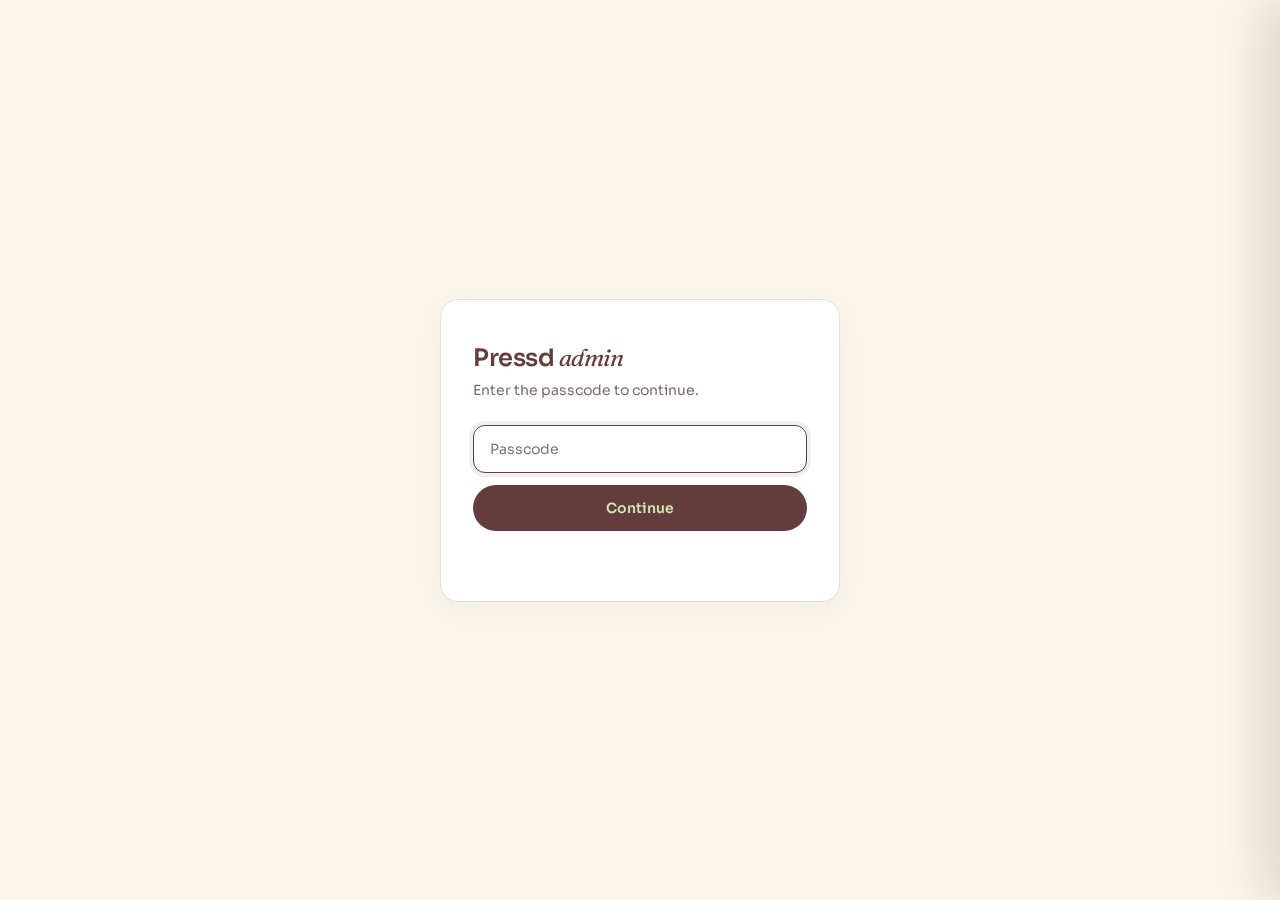
==== commit 2ef1a7df: "Update admin.html" ====
--- a/admin.html
+++ b/admin.html
@@ -1,13 +1,4 @@
 <!DOCTYPE html>
-<html lang="en">
-<head>
-<meta charset="UTF-8" />
-<meta name="viewport" content="width=device-width, initial-scale=1.0" />
-<meta name="theme-color" content="#643C3C" />
-<title>Pressd · Admin</title>
-<meta name="robots" content="noindex,nofollow" />
-
-<link rel="preconnect" href="https://fonts.googleapis.com">a<!DOCTYPE html>
 <html lang="en">
 <head>
 <meta charset="UTF-8" />
@@ -910,7 +901,7 @@
     if (o.invoiceStatus === 'paid_in_full') return 'invoiced_paid_in_full';
     if (o.costStatus === 'pending_review') return 'cost_pending_review';
     if (o.pickupStatus === 'picked_up') return 'picked_up';
-    if (o.pickupStatus === 'pickup_scheduled' || o.pickupScheduledFor) return 'pickup_scheduled';
+    if (o.pickupStatus === 'pickup_scheduled' || o.pickupStatus === 'scheduled' || o.pickupScheduledFor) return 'pickup_scheduled';
     if (o.bookingPaymentStatus === 'paid') return 'pickup_paid';
     return 'awaiting_payment';
   }
@@ -1180,7 +1171,7 @@
       ctaBar = `<div class="drawer-cta-waiting">${escapeHtml(cta.label)}</div>`;
     }
 
-    const cancelable = stage !== 'delivered' && stage !== 'cancelled';
+    const cancelable = stage !== 'delivered' && stage !== 'cancelled' && stage !== 'awaiting_payment';
 
     // Tap-to links
     const waNum = cleanPhone(o.phoneWhatsapp);
@@ -1654,1007 +1645,3 @@
 
 </body>
 </html>
-<link rel="preconnect" href="https://fonts.gstatic.com" crossorigin>
-<link href="https://fonts.googleapis.com/css2?family=Sora:wght@300;400;500;600;700&family=Fraunces:opsz,wght@9..144,400;9..144,500;9..144,600&display=swap" rel="stylesheet">
-
-<style>
-  :root {
-    --brand-primary: #643C3C;
-    --brand-primary-deep: #4D2E2E;
-    --brand-accent: #D2E6B4;
-    --brand-cream: #FAF6EE;
-    --brand-cream-deep: #F2EBDC;
-    --brand-ink: #2A1F1F;
-    --brand-muted: #7C6A6A;
-    --brand-line: #E8DFD4;
-    --brand-surface: #FFFFFF;
-    --brand-success: #5A8C3F;
-    --brand-success-bg: #ECF5DD;
-    --brand-warning: #B97B0E;
-    --brand-warning-bg: #FEF6E7;
-    --brand-danger: #C44545;
-    --brand-danger-bg: #FCEEEE;
-    --brand-info: #3F6F99;
-    --brand-info-bg: #E3EEF6;
-
-    --font-display: 'Sora', -apple-system, BlinkMacSystemFont, sans-serif;
-    --font-editorial: 'Fraunces', Georgia, serif;
-    --font-mono: ui-monospace, 'SF Mono', Menlo, monospace;
-
-    --r-sm: 8px; --r-md: 12px; --r-lg: 18px; --r-pill: 999px;
-  }
-
-  *, *::before, *::after { box-sizing: border-box; }
-  body {
-    margin: 0; min-height: 100vh;
-    font-family: var(--font-display);
-    font-size: 14px; line-height: 1.5;
-    color: var(--brand-ink);
-    background: var(--brand-cream);
-    -webkit-font-smoothing: antialiased;
-  }
-  button { font-family: inherit; cursor: pointer; border: none; background: none; }
-  input, select, textarea { font-family: inherit; font-size: inherit; }
-
-  /* ============ TOP BAR ============ */
-  .topbar {
-    background: var(--brand-primary); color: var(--brand-accent);
-    padding: 14px 24px;
-    display: flex; align-items: center; justify-content: space-between;
-    position: sticky; top: 0; z-index: 10;
-  }
-  .topbar-brand {
-    font-family: var(--font-display); font-weight: 600;
-    font-size: 16px; letter-spacing: -0.01em;
-  }
-  .topbar-brand em { font-family: var(--font-editorial); font-style: italic; font-weight: 400; opacity: .85; }
-  .topbar-actions { display: flex; align-items: center; gap: 12px; font-size: 13px; }
-  .topbar-actions button {
-    background: rgba(210,230,180,0.15); color: var(--brand-accent);
-    padding: 8px 14px; border-radius: var(--r-pill);
-    font-size: 13px; font-weight: 500;
-    transition: background .15s;
-  }
-  .topbar-actions button:hover { background: rgba(210,230,180,0.25); }
-
-  /* ============ LOGIN GATE ============ */
-  .gate {
-    min-height: 100vh; display: flex; align-items: center; justify-content: center;
-    padding: 24px; background: var(--brand-cream);
-  }
-  .gate-card {
-    background: #fff; border: 1px solid var(--brand-line);
-    border-radius: var(--r-lg); padding: 40px 32px;
-    max-width: 400px; width: 100%;
-    box-shadow: 0 8px 32px rgba(100,60,60,0.06);
-  }
-  .gate-card h1 {
-    font-family: var(--font-display); font-weight: 600;
-    font-size: 24px; margin: 0 0 4px;
-    color: var(--brand-primary); letter-spacing: -0.02em;
-  }
-  .gate-card h1 em { font-family: var(--font-editorial); font-style: italic; font-weight: 400; }
-  .gate-sub { color: var(--brand-muted); font-size: 14px; margin: 0 0 24px; }
-  .gate input {
-    width: 100%; padding: 14px 16px;
-    border: 1.5px solid var(--brand-line);
-    border-radius: var(--r-md); background: #fff;
-    color: var(--brand-ink); margin-bottom: 12px;
-  }
-  .gate input:focus { outline: none; border-color: var(--brand-primary); box-shadow: 0 0 0 4px rgba(100,60,60,0.08); }
-  .gate button {
-    width: 100%; padding: 14px;
-    background: var(--brand-primary); color: var(--brand-accent);
-    border-radius: var(--r-pill); font-weight: 600; font-size: 14px;
-    transition: background .15s;
-  }
-  .gate button:hover:not(:disabled) { background: var(--brand-primary-deep); }
-  .gate button:disabled { opacity: .5; cursor: not-allowed; }
-  .gate-error { color: var(--brand-danger); font-size: 13px; margin-top: 12px; min-height: 18px; }
-
-  /* ============ MAIN LAYOUT ============ */
-  .app { padding: 24px; max-width: 1280px; margin: 0 auto; }
-  .page-head { display: flex; align-items: flex-end; justify-content: space-between; margin-bottom: 20px; gap: 16px; flex-wrap: wrap; }
-  .page-head h2 {
-    font-family: var(--font-display); font-weight: 600;
-    font-size: 22px; letter-spacing: -0.02em;
-    color: var(--brand-primary); margin: 0 0 4px;
-  }
-  .page-head p { margin: 0; color: var(--brand-muted); font-size: 13px; }
-
-  /* ============ STATS ============ */
-  .stats { display: grid; grid-template-columns: repeat(auto-fit, minmax(180px, 1fr)); gap: 12px; margin-bottom: 20px; }
-  .stat {
-    background: #fff; border: 1px solid var(--brand-line);
-    border-radius: var(--r-md); padding: 16px;
-  }
-  .stat-label { font-size: 12px; color: var(--brand-muted); text-transform: uppercase; letter-spacing: 0.06em; font-weight: 500; }
-  .stat-value {
-    font-family: var(--font-display); font-size: 24px; font-weight: 600;
-    color: var(--brand-primary); margin-top: 4px; letter-spacing: -0.02em;
-  }
-  .stat-value.warn { color: var(--brand-warning); }
-
-  /* ============ FILTERS ============ */
-  .filters {
-    display: flex; align-items: center; gap: 8px; flex-wrap: wrap;
-    margin-bottom: 16px;
-  }
-  .filter-pill {
-    font-size: 13px; padding: 6px 12px;
-    background: #fff; border: 1px solid var(--brand-line);
-    color: var(--brand-ink); border-radius: var(--r-pill);
-    transition: all .15s;
-  }
-  .filter-pill:hover { border-color: var(--brand-primary); }
-  .filter-pill.active {
-    background: var(--brand-primary); color: var(--brand-accent);
-    border-color: var(--brand-primary);
-  }
-  .filter-pill .count { opacity: .65; margin-left: 4px; }
-  .filter-pill.active .count { opacity: .85; }
-  .search-input {
-    flex: 1; min-width: 200px; max-width: 280px;
-    padding: 8px 12px; font-size: 13px;
-    background: #fff; border: 1px solid var(--brand-line);
-    border-radius: var(--r-pill); color: var(--brand-ink);
-  }
-  .search-input:focus { outline: none; border-color: var(--brand-primary); }
-
-  /* ============ TABLE ============ */
-  .table-wrap {
-    background: #fff; border: 1px solid var(--brand-line);
-    border-radius: var(--r-lg); overflow: hidden;
-  }
-  .table {
-    width: 100%; border-collapse: collapse;
-  }
-  .table th {
-    text-align: left; padding: 14px 16px;
-    font-size: 11px; text-transform: uppercase; letter-spacing: 0.08em;
-    color: var(--brand-muted); font-weight: 600;
-    border-bottom: 1px solid var(--brand-line);
-    background: var(--brand-cream-deep);
-    position: sticky; top: 60px;
-  }
-  .table td {
-    padding: 14px 16px; vertical-align: middle;
-    font-size: 13px; color: var(--brand-ink);
-    border-bottom: 1px solid var(--brand-line);
-  }
-  .table tr:last-child td { border-bottom: none; }
-  .table tr:hover td { background: var(--brand-cream); cursor: pointer; }
-  .col-num { text-align: right; font-variant-numeric: tabular-nums; }
-  .order-id { font-family: var(--font-mono); font-size: 12px; color: var(--brand-primary); }
-  .customer-name { font-weight: 600; color: var(--brand-ink); }
-  .customer-meta { font-size: 12px; color: var(--brand-muted); margin-top: 2px; }
-  .diff.positive { color: var(--brand-warning); font-weight: 600; }
-  .diff.negative { color: var(--brand-success); font-weight: 600; }
-  .empty-state { padding: 60px 24px; text-align: center; color: var(--brand-muted); }
-  .loading { padding: 60px; text-align: center; color: var(--brand-muted); }
-
-  /* ============ STATUS BADGES ============ */
-  .badge {
-    display: inline-block; font-size: 11px; padding: 3px 10px;
-    border-radius: var(--r-pill); font-weight: 600;
-    text-transform: uppercase; letter-spacing: 0.04em;
-    white-space: nowrap;
-  }
-  .badge.b-success { background: var(--brand-success-bg); color: var(--brand-success); }
-  .badge.b-warning { background: var(--brand-warning-bg); color: var(--brand-warning); }
-  .badge.b-danger  { background: var(--brand-danger-bg);  color: var(--brand-danger); }
-  .badge.b-info    { background: var(--brand-info-bg);    color: var(--brand-info); }
-  .badge.b-muted   { background: var(--brand-cream-deep); color: var(--brand-muted); }
-
-  /* ============ DETAIL DRAWER ============ */
-  .drawer-overlay {
-    position: fixed; inset: 0;
-    background: rgba(42,31,31,0.5);
-    backdrop-filter: blur(4px);
-    z-index: 50;
-    opacity: 0; pointer-events: none;
-    transition: opacity .25s ease;
-  }
-  .drawer-overlay.active { opacity: 1; pointer-events: auto; }
-  .drawer {
-    position: fixed; top: 0; right: 0; bottom: 0;
-    width: 100%; max-width: 560px;
-    background: var(--brand-cream); z-index: 51;
-    transform: translateX(100%);
-    transition: transform .3s cubic-bezier(0.2, 0.9, 0.3, 1);
-    overflow-y: auto;
-    box-shadow: -16px 0 48px rgba(100,60,60,0.18);
-  }
-  .drawer.active { transform: translateX(0); }
-  .drawer-head {
-    position: sticky; top: 0; background: var(--brand-cream);
-    padding: 20px 24px; border-bottom: 1px solid var(--brand-line);
-    display: flex; align-items: center; justify-content: space-between;
-    z-index: 2;
-  }
-  .drawer-head h3 {
-    font-family: var(--font-display); font-weight: 600;
-    font-size: 18px; color: var(--brand-primary); margin: 0;
-    letter-spacing: -0.01em;
-  }
-  .drawer-close {
-    width: 36px; height: 36px; border-radius: 50%;
-    background: #fff; border: 1px solid var(--brand-line);
-    display: grid; place-items: center;
-    color: var(--brand-primary); transition: background .15s;
-  }
-  .drawer-close:hover { background: var(--brand-cream-deep); }
-  .drawer-body { padding: 24px; }
-
-  .panel {
-    background: #fff; border: 1px solid var(--brand-line);
-    border-radius: var(--r-md); padding: 16px;
-    margin-bottom: 16px;
-  }
-  .panel-title {
-    font-size: 11px; text-transform: uppercase; letter-spacing: 0.08em;
-    color: var(--brand-muted); font-weight: 600;
-    margin-bottom: 12px;
-  }
-  .row { display: flex; justify-content: space-between; align-items: flex-start; padding: 8px 0; gap: 12px; font-size: 13px; }
-  .row .key { color: var(--brand-muted); flex-shrink: 0; }
-  .row .val {
-    text-align: right; color: var(--brand-ink); font-weight: 500;
-    word-break: break-word; min-width: 0;
-  }
-  .row.editable { cursor: pointer; transition: background .15s; padding: 8px; margin: 0 -8px; border-radius: var(--r-sm); }
-  .row.editable:hover { background: var(--brand-cream); }
-  .row.editable .val { color: var(--brand-primary); }
-  .row.editable .val::after { content: ' ✎'; color: var(--brand-muted); font-size: 11px; }
-
-  /* Three-column financials */
-  .fin-grid {
-    display: grid; grid-template-columns: 1fr 1fr 1fr; gap: 8px;
-  }
-  .fin-cell {
-    background: var(--brand-cream-deep); border-radius: var(--r-sm);
-    padding: 12px; text-align: center;
-  }
-  .fin-label { font-size: 10px; text-transform: uppercase; letter-spacing: 0.06em; color: var(--brand-muted); font-weight: 600; }
-  .fin-value { font-family: var(--font-display); font-size: 18px; font-weight: 600; color: var(--brand-primary); margin-top: 4px; letter-spacing: -0.01em; }
-  .fin-value.warn { color: var(--brand-warning); }
-  .fin-value.success { color: var(--brand-success); }
-  .fin-value.muted { color: var(--brand-muted); font-weight: 400; }
-
-  /* Action buttons in drawer */
-  .actions { display: flex; flex-direction: column; gap: 8px; margin-top: 8px; }
-  .btn {
-    display: inline-flex; align-items: center; justify-content: center; gap: 8px;
-    padding: 12px 18px; border-radius: var(--r-pill);
-    font-weight: 600; font-size: 14px;
-    transition: all .15s; white-space: nowrap;
-  }
-  .btn-primary {
-    background: var(--brand-primary); color: var(--brand-accent);
-  }
-  .btn-primary:hover:not(:disabled) { background: var(--brand-primary-deep); }
-  .btn-primary:disabled { opacity: .5; cursor: not-allowed; }
-  .btn-ghost {
-    background: transparent; color: var(--brand-primary);
-    border: 1.5px solid var(--brand-line);
-  }
-  .btn-ghost:hover { border-color: var(--brand-primary); }
-  .btn-danger {
-    background: var(--brand-danger); color: #fff;
-  }
-  .btn-danger:hover { background: #A53737; }
-
-  /* ============ EDIT / CONFIRM MODAL ============ */
-  .modal-overlay {
-    position: fixed; inset: 0;
-    background: rgba(42,31,31,0.6); z-index: 60;
-    display: none; align-items: center; justify-content: center;
-    padding: 20px;
-  }
-  .modal-overlay.active { display: flex; }
-  .modal {
-    background: #fff; border-radius: var(--r-lg);
-    padding: 28px; max-width: 480px; width: 100%;
-    box-shadow: 0 24px 64px rgba(0,0,0,0.25);
-  }
-  .modal h3 {
-    font-family: var(--font-display); font-weight: 600;
-    font-size: 18px; color: var(--brand-primary); margin: 0 0 8px;
-    letter-spacing: -0.01em;
-  }
-  .modal-sub { color: var(--brand-muted); font-size: 13px; margin: 0 0 20px; }
-  .modal label {
-    display: block; font-size: 12px; font-weight: 600;
-    color: var(--brand-muted); text-transform: uppercase; letter-spacing: 0.06em;
-    margin-bottom: 6px;
-  }
-  .modal input, .modal select, .modal textarea {
-    width: 100%; padding: 12px 14px;
-    border: 1.5px solid var(--brand-line);
-    border-radius: var(--r-md); background: #fff;
-    color: var(--brand-ink); font-size: 14px;
-    margin-bottom: 16px;
-  }
-  .modal input:focus, .modal select:focus, .modal textarea:focus { outline: none; border-color: var(--brand-primary); }
-  .modal-warn {
-    background: var(--brand-warning-bg); color: var(--brand-warning);
-    padding: 10px 14px; border-radius: var(--r-sm);
-    font-size: 12px; margin: 0 0 16px;
-  }
-  .modal-actions { display: flex; gap: 8px; justify-content: flex-end; }
-
-  /* ============ TOAST ============ */
-  .toast {
-    position: fixed; bottom: 24px; right: 24px;
-    background: var(--brand-primary); color: var(--brand-accent);
-    padding: 14px 20px; border-radius: var(--r-md);
-    font-size: 14px; font-weight: 500;
-    box-shadow: 0 12px 32px rgba(100,60,60,0.25);
-    transform: translateY(120%); opacity: 0;
-    transition: transform .25s, opacity .25s;
-    z-index: 100; pointer-events: none;
-    max-width: 360px;
-  }
-  .toast.show { transform: translateY(0); opacity: 1; }
-  .toast.error { background: var(--brand-danger); color: #fff; }
-  .toast.success { background: var(--brand-success); color: #fff; }
-
-  .spinner {
-    width: 16px; height: 16px;
-    border: 2px solid currentColor; border-top-color: transparent;
-    border-radius: 50%; animation: spin .8s linear infinite;
-    display: inline-block; vertical-align: middle;
-  }
-  @keyframes spin { to { transform: rotate(360deg); } }
-
-  .hidden { display: none !important; }
-
-  @media (max-width: 720px) {
-    .table th { position: static; }
-    .table th.col-hide-sm, .table td.col-hide-sm { display: none; }
-    .topbar { padding: 12px 16px; }
-    .app { padding: 16px; }
-    .table th, .table td { padding: 10px 12px; }
-    .stats { grid-template-columns: repeat(2, 1fr); }
-  }
-</style>
-</head>
-<body>
-
-<!-- Login gate (shown until passcode verified) -->
-<div class="gate" id="gate">
-  <div class="gate-card">
-    <h1>Pressd <em>admin</em></h1>
-    <p class="gate-sub">Enter the passcode to continue.</p>
-    <input type="password" id="passcode-input" placeholder="Passcode" autocomplete="off" autofocus />
-    <button id="login-btn">Continue</button>
-    <div class="gate-error" id="gate-error"></div>
-  </div>
-</div>
-
-<!-- Main app (hidden until logged in) -->
-<div id="app" class="hidden">
-  <div class="topbar">
-    <div class="topbar-brand">Pressd <em>admin</em></div>
-    <div class="topbar-actions">
-      <span id="last-updated" style="opacity:.7;font-size:12px;"></span>
-      <button id="refresh-btn">Refresh</button>
-      <button id="logout-btn">Log out</button>
-    </div>
-  </div>
-
-  <div class="app">
-    <div class="page-head">
-      <div>
-        <h2>All orders</h2>
-        <p id="page-sub">Loading…</p>
-      </div>
-    </div>
-
-    <div class="stats" id="stats">
-      <div class="stat"><div class="stat-label">Orders</div><div class="stat-value" id="s-count">—</div></div>
-      <div class="stat"><div class="stat-label">Awaiting pickup</div><div class="stat-value" id="s-awaiting">—</div></div>
-      <div class="stat"><div class="stat-label">Awaiting invoice</div><div class="stat-value" id="s-invoice">—</div></div>
-      <div class="stat"><div class="stat-label">Outstanding</div><div class="stat-value warn" id="s-outstanding">—</div></div>
-    </div>
-
-    <div class="filters">
-      <button class="filter-pill active" data-filter="all">All <span class="count" id="f-all">0</span></button>
-      <button class="filter-pill" data-filter="awaiting_pickup">Awaiting pickup <span class="count" id="f-awaiting">0</span></button>
-      <button class="filter-pill" data-filter="picked_up">Picked up <span class="count" id="f-pickedup">0</span></button>
-      <button class="filter-pill" data-filter="awaiting_invoice">Awaiting invoice <span class="count" id="f-invoice">0</span></button>
-      <button class="filter-pill" data-filter="balance_due">Balance due <span class="count" id="f-balance">0</span></button>
-      <button class="filter-pill" data-filter="delivered">Delivered <span class="count" id="f-delivered">0</span></button>
-      <input type="search" class="search-input" id="search-input" placeholder="Search by order ID, name, email, area…" />
-    </div>
-
-    <div class="table-wrap">
-      <table class="table" id="orders-table">
-        <thead>
-          <tr>
-            <th>Order</th>
-            <th>Customer</th>
-            <th class="col-hide-sm">Stage</th>
-            <th class="col-num col-hide-sm">Paid upfront</th>
-            <th class="col-num col-hide-sm">Laundry cost</th>
-            <th class="col-num">Difference</th>
-          </tr>
-        </thead>
-        <tbody id="orders-body">
-          <tr><td colspan="6" class="loading"><span class="spinner"></span> Loading orders…</td></tr>
-        </tbody>
-      </table>
-    </div>
-  </div>
-</div>
-
-<!-- DETAIL DRAWER -->
-<div class="drawer-overlay" id="drawer-overlay"></div>
-<div class="drawer" id="drawer">
-  <div class="drawer-head">
-    <h3 id="drawer-title">Order</h3>
-    <button class="drawer-close" id="drawer-close" aria-label="Close">
-      <svg width="14" height="14" viewBox="0 0 24 24" fill="none" stroke="currentColor" stroke-width="2.5"><path d="M18 6L6 18M6 6l12 12"/></svg>
-    </button>
-  </div>
-  <div class="drawer-body" id="drawer-body"></div>
-</div>
-
-<!-- EDIT MODAL -->
-<div class="modal-overlay" id="edit-modal">
-  <div class="modal">
-    <h3 id="edit-title">Edit field</h3>
-    <p class="modal-sub" id="edit-sub">Update this field on the order.</p>
-    <div id="edit-body"></div>
-    <div class="modal-warn" id="edit-warn">⚠ This change writes directly to the order. Are you sure?</div>
-    <div class="modal-actions">
-      <button class="btn btn-ghost" id="edit-cancel">Cancel</button>
-      <button class="btn btn-primary" id="edit-save">Save</button>
-    </div>
-  </div>
-</div>
-
-<!-- APPROVE INVOICE MODAL -->
-<div class="modal-overlay" id="approve-modal">
-  <div class="modal">
-    <h3>Approve & send invoice</h3>
-    <p class="modal-sub">This fires the invoice email to the customer right now (skipping the 2-minute delay).</p>
-    <div id="approve-body"></div>
-    <div class="modal-warn">Make sure the Final Laundry Cost is correct before approving — it cannot be undone.</div>
-    <div class="modal-actions">
-      <button class="btn btn-ghost" id="approve-cancel">Cancel</button>
-      <button class="btn btn-primary" id="approve-confirm">Approve & send</button>
-    </div>
-  </div>
-</div>
-
-<div class="toast" id="toast"></div>
-
-<script src="pressd-config.js"></script>
-<script>
-  /* ============================================================
-     PRESSD ADMIN — frontend script
-     ============================================================ */
-  const APPS_SCRIPT_URL = (window.PRESSD_CONFIG && window.PRESSD_CONFIG.APPS_SCRIPT_URL) || '';
-  const STORAGE_KEY = 'pressd_admin_passcode';
-
-  const $ = (s, c = document) => c.querySelector(s);
-  const $$ = (s, c = document) => Array.from(c.querySelectorAll(s));
-
-  let passcode = sessionStorage.getItem(STORAGE_KEY) || '';
-  let allOrders = [];
-  let activeFilter = 'all';
-  let activeOrderId = null;
-  let pendingEdit = null;
-
-  /* ============ LOGIN ============ */
-  function showGate() {
-    $('#gate').classList.remove('hidden');
-    $('#app').classList.add('hidden');
-    setTimeout(() => $('#passcode-input').focus(), 100);
-  }
-
-  function showApp() {
-    $('#gate').classList.add('hidden');
-    $('#app').classList.remove('hidden');
-    loadOrders();
-  }
-
-  async function tryLogin(code) {
-    try {
-      const res = await fetch(APPS_SCRIPT_URL, {
-        method: 'POST',
-        headers: { 'Content-Type': 'text/plain;charset=utf-8' },
-        body: JSON.stringify({ action: 'adminLogin', passcode: code }),
-      });
-      const data = await res.json();
-      return !!(data && data.ok);
-    } catch (err) {
-      console.error(err);
-      return false;
-    }
-  }
-
-  $('#login-btn').addEventListener('click', async () => {
-    const code = $('#passcode-input').value.trim();
-    if (!code) { $('#gate-error').textContent = 'Enter a passcode.'; return; }
-    const btn = $('#login-btn');
-    btn.disabled = true; btn.innerHTML = '<span class="spinner"></span>';
-    const ok = await tryLogin(code);
-    btn.disabled = false; btn.textContent = 'Continue';
-    if (ok) {
-      passcode = code;
-      sessionStorage.setItem(STORAGE_KEY, code);
-      $('#gate-error').textContent = '';
-      showApp();
-    } else {
-      $('#gate-error').textContent = 'Wrong passcode. Try again.';
-      $('#passcode-input').select();
-    }
-  });
-
-  $('#passcode-input').addEventListener('keydown', e => {
-    if (e.key === 'Enter') $('#login-btn').click();
-  });
-
-  $('#logout-btn').addEventListener('click', () => {
-    passcode = '';
-    sessionStorage.removeItem(STORAGE_KEY);
-    $('#passcode-input').value = '';
-    showGate();
-  });
-
-  /* ============ BACKEND ============ */
-  async function callBackend(action, extra = {}) {
-    const res = await fetch(APPS_SCRIPT_URL, {
-      method: 'POST',
-      headers: { 'Content-Type': 'text/plain;charset=utf-8' },
-      body: JSON.stringify(Object.assign({ action: action, passcode: passcode }, extra)),
-    });
-    const data = await res.json();
-    if (data && data.error && /Invalid passcode/i.test(data.error)) {
-      passcode = '';
-      sessionStorage.removeItem(STORAGE_KEY);
-      showGate();
-      throw new Error('Session expired');
-    }
-    if (data && data.ok === false) throw new Error(data.error || 'Request failed');
-    return data;
-  }
-
-  /* ============ FORMATTING ============ */
-  function fmtNaira(n) {
-    if (n == null || isNaN(n) || n === '') return '—';
-    return '₦' + Math.round(Number(n)).toLocaleString('en-NG');
-  }
-  function fmtDate(iso) {
-    if (!iso) return '—';
-    try {
-      const d = new Date(iso);
-      if (isNaN(d.getTime())) return '—';
-      return d.toLocaleString('en-NG', { day: 'numeric', month: 'short', hour: 'numeric', minute: '2-digit' });
-    } catch (e) { return '—'; }
-  }
-  function fmtWindow(w) {
-    return ({ morning: 'Morning · 8–11 AM', afternoon: 'Afternoon · 12–3 PM', evening: 'Evening · 4–7 PM' })[w] || (w || '—');
-  }
-  function fmtZone(z) { return ({ mainland: 'Mainland', island: 'Island' })[z] || (z || '—'); }
-
-  /* ============ STAGE — derived from multiple status fields ============ */
-  function stageOf(o) {
-    if (o.bookingPaymentStatus !== 'paid') return { key: 'unpaid', label: 'Unpaid', cls: 'b-danger' };
-    if (o.deliveryStatus === 'delivered')   return { key: 'delivered', label: 'Delivered', cls: 'b-muted' };
-    if (o.invoiceStatus === 'balance_due' && o.secondPaymentStatus !== 'paid')
-                                            return { key: 'balance_due', label: 'Balance due', cls: 'b-warning' };
-    if (o.invoiceStatus !== 'not_invoiced' && o.invoiceStatus !== '')
-                                            return { key: 'invoiced', label: 'Invoiced', cls: 'b-info' };
-    if (o.pickupStatus === 'picked_up' && o.invoiceStatus === 'not_invoiced')
-                                            return { key: 'awaiting_invoice', label: 'Awaiting invoice', cls: 'b-warning' };
-    if (o.pickupStatus === 'picked_up')     return { key: 'picked_up', label: 'Picked up', cls: 'b-info' };
-    return { key: 'awaiting_pickup', label: 'Awaiting pickup', cls: 'b-info' };
-  }
-
-  /* ============ LOAD ORDERS ============ */
-  async function loadOrders() {
-    try {
-      const data = await callBackend('getAdminOrders');
-      allOrders = data.orders || [];
-      renderStats(data.stats || {});
-      renderFilterCounts();
-      renderTable();
-      $('#last-updated').textContent = 'Updated ' + new Date().toLocaleTimeString('en-NG', { hour: 'numeric', minute: '2-digit' });
-      $('#page-sub').textContent = allOrders.length + ' orders';
-    } catch (err) {
-      $('#orders-body').innerHTML = `<tr><td colspan="6" class="empty-state">Failed to load orders. ${err.message || ''}</td></tr>`;
-    }
-  }
-
-  function renderStats(s) {
-    $('#s-count').textContent = s.count || 0;
-    $('#s-awaiting').textContent = s.awaitingPickup || 0;
-    $('#s-invoice').textContent = s.awaitingInvoice || 0;
-    $('#s-outstanding').textContent = fmtNaira(s.outstanding);
-  }
-
-  function renderFilterCounts() {
-    const counts = { all: allOrders.length, awaiting_pickup: 0, picked_up: 0, awaiting_invoice: 0, balance_due: 0, delivered: 0 };
-    allOrders.forEach(o => {
-      const k = stageOf(o).key;
-      if (counts[k] != null) counts[k]++;
-    });
-    $('#f-all').textContent = counts.all;
-    $('#f-awaiting').textContent = counts.awaiting_pickup;
-    $('#f-pickedup').textContent = counts.picked_up;
-    $('#f-invoice').textContent = counts.awaiting_invoice;
-    $('#f-balance').textContent = counts.balance_due;
-    $('#f-delivered').textContent = counts.delivered;
-  }
-
-  /* ============ RENDER TABLE ============ */
-  function renderTable() {
-    const search = ($('#search-input').value || '').toLowerCase().trim();
-    let rows = allOrders;
-    if (activeFilter !== 'all') rows = rows.filter(o => stageOf(o).key === activeFilter);
-    if (search) {
-      rows = rows.filter(o =>
-        (o.orderId || '').toLowerCase().includes(search) ||
-        (o.name || '').toLowerCase().includes(search) ||
-        (o.email || '').toLowerCase().includes(search) ||
-        (o.area || '').toLowerCase().includes(search)
-      );
-    }
-    const body = $('#orders-body');
-    if (!rows.length) {
-      body.innerHTML = `<tr><td colspan="6" class="empty-state">No orders match.</td></tr>`;
-      return;
-    }
-    body.innerHTML = rows.map(o => {
-      const stage = stageOf(o);
-      const upfront = o.bookingPaymentStatus === 'paid' ? fmtNaira(o.bookingTotal) : '<span style="color:var(--brand-muted);">' + (o.bookingPaymentStatus || 'pending') + '</span>';
-      const laundryCost = o.finalLaundryCost > 0 ? fmtNaira(o.finalLaundryCost) : '<span style="color:var(--brand-muted);">—</span>';
-      const diff = computeDifference(o);
-      return `
-        <tr data-order-id="${escapeHtml(o.orderId)}">
-          <td><span class="order-id">${escapeHtml(o.orderId)}</span></td>
-          <td>
-            <div class="customer-name">${escapeHtml(o.name || '—')}</div>
-            <div class="customer-meta">${escapeHtml(o.area || '')} · ${fmtWindow(o.pickupWindow)}</div>
-          </td>
-          <td class="col-hide-sm"><span class="badge ${stage.cls}">${stage.label}</span></td>
-          <td class="col-num col-hide-sm">${upfront}</td>
-          <td class="col-num col-hide-sm">${laundryCost}</td>
-          <td class="col-num">${diff.html}</td>
-        </tr>
-      `;
-    }).join('');
-
-    body.querySelectorAll('tr').forEach(tr => {
-      tr.addEventListener('click', () => openDrawer(tr.dataset.orderId));
-    });
-  }
-
-  function computeDifference(o) {
-    if (!o.finalLaundryCost || o.finalLaundryCost <= 0) return { html: '<span style="color:var(--brand-muted);">—</span>', value: null };
-    const additionalPaid = Number(o.additionalCostPaid || 0);
-    const final = Number(o.finalLaundryCost);
-    const diff = final - additionalPaid;
-    if (diff > 0) return { html: `<span class="diff positive">+${fmtNaira(diff)}</span>`, value: diff };
-    if (diff < 0) return { html: `<span class="diff negative">−${fmtNaira(Math.abs(diff))}</span>`, value: diff };
-    return { html: `<span style="color:var(--brand-muted);">₦0</span>`, value: 0 };
-  }
-
-  function escapeHtml(s) {
-    return String(s == null ? '' : s).replace(/&/g, '&amp;').replace(/</g, '&lt;').replace(/>/g, '&gt;')
-      .replace(/"/g, '&quot;').replace(/'/g, '&#39;');
-  }
-
-  /* ============ FILTER + SEARCH ============ */
-  $$('.filter-pill').forEach(p => {
-    p.addEventListener('click', () => {
-      $$('.filter-pill').forEach(x => x.classList.remove('active'));
-      p.classList.add('active');
-      activeFilter = p.dataset.filter;
-      renderTable();
-    });
-  });
-  let searchTimeout;
-  $('#search-input').addEventListener('input', () => {
-    clearTimeout(searchTimeout);
-    searchTimeout = setTimeout(renderTable, 150);
-  });
-  $('#refresh-btn').addEventListener('click', () => {
-    $('#orders-body').innerHTML = `<tr><td colspan="6" class="loading"><span class="spinner"></span> Refreshing…</td></tr>`;
-    loadOrders();
-  });
-
-  /* ============ DRAWER ============ */
-  function openDrawer(orderId) {
-    const o = allOrders.find(x => x.orderId === orderId);
-    if (!o) return;
-    activeOrderId = orderId;
-    $('#drawer-title').textContent = o.orderId;
-    $('#drawer-body').innerHTML = drawerHtml(o);
-    $('#drawer').classList.add('active');
-    $('#drawer-overlay').classList.add('active');
-    bindDrawerActions(o);
-  }
-
-  function closeDrawer() {
-    $('#drawer').classList.remove('active');
-    $('#drawer-overlay').classList.remove('active');
-    activeOrderId = null;
-  }
-
-  $('#drawer-close').addEventListener('click', closeDrawer);
-  $('#drawer-overlay').addEventListener('click', closeDrawer);
-  document.addEventListener('keydown', e => {
-    if (e.key === 'Escape' && $('#drawer').classList.contains('active')) closeDrawer();
-  });
-
-  function drawerHtml(o) {
-    const stage = stageOf(o);
-    const diff = computeDifference(o);
-    const finalDisplay = o.finalLaundryCost > 0 ? fmtNaira(o.finalLaundryCost) : '<span class="muted">Not entered</span>';
-    const diffDisplay = diff.value == null
-      ? '<span class="muted">—</span>'
-      : (diff.value > 0 ? `<span class="warn">+${fmtNaira(diff.value)}</span>`
-        : diff.value < 0 ? `<span class="success">−${fmtNaira(Math.abs(diff.value))}</span>`
-        : '₦0');
-
-    const showApprove = o.finalLaundryCost > 0 && (o.invoiceStatus === 'not_invoiced' || !o.invoiceStatus);
-
-    return `
-      <div style="display:flex;align-items:center;gap:8px;margin-bottom:16px;flex-wrap:wrap;">
-        <span class="badge ${stage.cls}">${stage.label}</span>
-        ${o.pickupOnly ? '<span class="badge b-muted">Pickup-only</span>' : ''}
-        ${o.bookingPaymentStatus === 'paid' ? '<span class="badge b-success">Booking paid</span>' : ''}
-        ${o.secondPaymentStatus === 'paid' ? '<span class="badge b-success">Balance paid</span>' : ''}
-      </div>
-
-      <div class="panel">
-        <div class="panel-title">Financials</div>
-        <div class="fin-grid">
-          <div class="fin-cell">
-            <div class="fin-label">Paid upfront</div>
-            <div class="fin-value">${o.bookingPaymentStatus === 'paid' ? fmtNaira(o.bookingTotal) : '<span class="muted">' + (o.bookingPaymentStatus || 'pending') + '</span>'}</div>
-          </div>
-          <div class="fin-cell">
-            <div class="fin-label">Laundry cost</div>
-            <div class="fin-value">${finalDisplay}</div>
-          </div>
-          <div class="fin-cell">
-            <div class="fin-label">Difference</div>
-            <div class="fin-value">${diffDisplay}</div>
-          </div>
-        </div>
-        <div style="font-size:12px;color:var(--brand-muted);margin-top:12px;line-height:1.5;">
-          Pickup fee: ${fmtNaira(o.pickupFee)} · Loads: ${o.loadEnabled ? `${o.loads} (${fmtNaira(o.loadAmount)})` : '—'} · Care tab: ${o.careEnabled ? fmtNaira(o.careTabPrepaid) : '—'}<br/>
-          Toward laundry already paid: ${fmtNaira(o.additionalCostPaid)}
-        </div>
-        <div class="actions">
-          ${showApprove
-            ? '<button class="btn btn-primary" data-action="approve">Approve & send invoice</button>'
-            : ''}
-          <button class="btn btn-ghost" data-action="edit-final">Set / edit final laundry cost</button>
-        </div>
-      </div>
-
-      <div class="panel">
-        <div class="panel-title">Customer</div>
-        <div class="row editable" data-edit-key="name" data-edit-label="Name"><span class="key">Name</span><span class="val">${escapeHtml(o.name) || '—'}</span></div>
-        <div class="row"><span class="key">Email</span><span class="val">${escapeHtml(o.email) || '—'}</span></div>
-        <div class="row editable" data-edit-key="phoneWhatsapp" data-edit-label="WhatsApp"><span class="key">WhatsApp</span><span class="val">${escapeHtml(o.phoneWhatsapp) || '—'}</span></div>
-        <div class="row editable" data-edit-key="phoneCall" data-edit-label="Call line"><span class="key">Call line</span><span class="val">${escapeHtml(o.phoneCall) || '—'}</span></div>
-      </div>
-
-      <div class="panel">
-        <div class="panel-title">Pickup</div>
-        <div class="row editable" data-edit-key="zone" data-edit-label="Zone" data-edit-type="select" data-edit-options="mainland,island">
-          <span class="key">Zone</span><span class="val">${fmtZone(o.zone)}</span>
-        </div>
-        <div class="row editable" data-edit-key="area" data-edit-label="Area"><span class="key">Area</span><span class="val">${escapeHtml(o.area) || '—'}</span></div>
-        <div class="row editable" data-edit-key="pickupAddress" data-edit-label="Address" data-edit-type="textarea"><span class="key">Address</span><span class="val">${escapeHtml(o.pickupAddress) || '—'}</span></div>
-        <div class="row editable" data-edit-key="pickupWindow" data-edit-label="Window" data-edit-type="select" data-edit-options="morning,afternoon,evening">
-          <span class="key">Window</span><span class="val">${fmtWindow(o.pickupWindow)}</span>
-        </div>
-        <div class="row"><span class="key">Pickup PIN</span><span class="val" style="font-family:var(--font-mono);">${escapeHtml(o.pickupPin) || '—'}</span></div>
-        <div class="row editable" data-edit-key="pickupStatus" data-edit-label="Pickup status"><span class="key">Status</span><span class="val">${escapeHtml(o.pickupStatus) || '—'}</span></div>
-        <div class="row editable" data-edit-key="pickupDate" data-edit-label="Pickup date" data-edit-type="datetime"><span class="key">Pickup date</span><span class="val">${fmtDate(o.pickupDate)}</span></div>
-        <div class="row editable" data-edit-key="pickupNotes" data-edit-label="Pickup notes" data-edit-type="textarea"><span class="key">Notes</span><span class="val">${escapeHtml(o.pickupNotes) || '—'}</span></div>
-      </div>
-
-      <div class="panel">
-        <div class="panel-title">Delivery</div>
-        <div class="row"><span class="key">Delivery PIN</span><span class="val" style="font-family:var(--font-mono);">${escapeHtml(o.deliveryPin) || '—'}</span></div>
-        <div class="row editable" data-edit-key="deliveryStatus" data-edit-label="Delivery status"><span class="key">Status</span><span class="val">${escapeHtml(o.deliveryStatus) || '—'}</span></div>
-        <div class="row editable" data-edit-key="deliveryDate" data-edit-label="Delivery date" data-edit-type="datetime"><span class="key">Delivery date</span><span class="val">${fmtDate(o.deliveryDate)}</span></div>
-        <div class="row editable" data-edit-key="deliveryNotes" data-edit-label="Delivery notes" data-edit-type="textarea"><span class="key">Notes</span><span class="val">${escapeHtml(o.deliveryNotes) || '—'}</span></div>
-      </div>
-
-      <div class="panel">
-        <div class="panel-title">Invoice & second payment</div>
-        <div class="row"><span class="key">Invoice status</span><span class="val">${escapeHtml(o.invoiceStatus) || '—'}</span></div>
-        <div class="row"><span class="key">Invoice sent</span><span class="val">${fmtDate(o.invoiceSentAt)}</span></div>
-        <div class="row editable" data-edit-key="secondPaymentStatus" data-edit-label="Second payment status"><span class="key">Second payment</span><span class="val">${escapeHtml(o.secondPaymentStatus) || '—'}</span></div>
-        ${o.secondPaymentLink ? `<div class="row"><span class="key">Payment link</span><span class="val"><a href="${escapeHtml(o.secondPaymentLink)}" target="_blank" rel="noopener" style="color:var(--brand-primary);text-decoration:underline;">Open</a></span></div>` : ''}
-        <div class="row"><span class="key">Second paid at</span><span class="val">${fmtDate(o.secondPaidAt)}</span></div>
-      </div>
-
-      <div class="panel">
-        <div class="panel-title">Audit</div>
-        <div class="row"><span class="key">Created</span><span class="val">${fmtDate(o.createdAt)}</span></div>
-        <div class="row"><span class="key">Booking paid at</span><span class="val">${fmtDate(o.bookingPaidAt)}</span></div>
-        <div class="row"><span class="key">Booking ref</span><span class="val" style="font-family:var(--font-mono);font-size:11px;">${escapeHtml(o.bookingPaymentRef) || '—'}</span></div>
-      </div>
-    `;
-  }
-
-  function bindDrawerActions(o) {
-    $$('.row.editable', $('#drawer-body')).forEach(row => {
-      row.addEventListener('click', () => {
-        const key = row.dataset.editKey;
-        const label = row.dataset.editLabel;
-        const type = row.dataset.editType || 'text';
-        const options = (row.dataset.editOptions || '').split(',').filter(Boolean);
-        openEditModal(o, key, label, type, options);
-      });
-    });
-    const approveBtn = $('[data-action="approve"]', $('#drawer-body'));
-    if (approveBtn) approveBtn.addEventListener('click', () => openApproveModal(o));
-    const editFinalBtn = $('[data-action="edit-final"]', $('#drawer-body'));
-    if (editFinalBtn) editFinalBtn.addEventListener('click', () => {
-      openEditModal(o, 'finalLaundryCost', 'Final laundry cost', 'number', []);
-    });
-  }
-
-  /* ============ EDIT MODAL ============ */
-  function openEditModal(order, key, label, type, options) {
-    pendingEdit = { order: order, key: key, label: label, type: type };
-    $('#edit-title').textContent = 'Edit ' + label;
-    $('#edit-sub').textContent = 'Update ' + label.toLowerCase() + ' for order ' + order.orderId + '.';
-
-    const currentVal = order[key] != null ? order[key] : '';
-    let inputHtml = '';
-    if (type === 'textarea') {
-      inputHtml = `<label>${escapeHtml(label)}</label><textarea id="edit-input" rows="3">${escapeHtml(currentVal)}</textarea>`;
-    } else if (type === 'select') {
-      const opts = options.map(v => `<option value="${escapeHtml(v)}" ${v === currentVal ? 'selected' : ''}>${escapeHtml(v)}</option>`).join('');
-      inputHtml = `<label>${escapeHtml(label)}</label><select id="edit-input">${opts}</select>`;
-    } else if (type === 'number') {
-      inputHtml = `<label>${escapeHtml(label)} (₦)</label><input type="number" id="edit-input" min="0" step="500" value="${currentVal || ''}" />`;
-    } else if (type === 'datetime') {
-      const dtVal = currentVal ? toDatetimeLocal(currentVal) : '';
-      inputHtml = `<label>${escapeHtml(label)}</label><input type="datetime-local" id="edit-input" value="${dtVal}" />`;
-    } else {
-      inputHtml = `<label>${escapeHtml(label)}</label><input type="text" id="edit-input" value="${escapeHtml(currentVal)}" />`;
-    }
-    $('#edit-body').innerHTML = inputHtml;
-    $('#edit-modal').classList.add('active');
-    setTimeout(() => $('#edit-input').focus(), 100);
-  }
-
-  function toDatetimeLocal(iso) {
-    try {
-      const d = new Date(iso);
-      if (isNaN(d.getTime())) return '';
-      const off = d.getTimezoneOffset();
-      const local = new Date(d.getTime() - off * 60000);
-      return local.toISOString().slice(0, 16);
-    } catch (e) { return ''; }
-  }
-
-  function closeEditModal() {
-    $('#edit-modal').classList.remove('active');
-    pendingEdit = null;
-  }
-  $('#edit-cancel').addEventListener('click', closeEditModal);
-  $('#edit-modal').addEventListener('click', e => { if (e.target.id === 'edit-modal') closeEditModal(); });
-
-  $('#edit-save').addEventListener('click', async () => {
-    if (!pendingEdit) return;
-    let value = $('#edit-input').value;
-    if (pendingEdit.type === 'number') value = value === '' ? 0 : Number(value);
-    const btn = $('#edit-save');
-    btn.disabled = true; btn.innerHTML = '<span class="spinner"></span> Saving';
-    try {
-      const fields = {};
-      fields[pendingEdit.key] = value;
-      const data = await callBackend('updateOrder', { orderId: pendingEdit.order.orderId, fields: fields });
-      // Update in-memory + re-render
-      const idx = allOrders.findIndex(x => x.orderId === pendingEdit.order.orderId);
-      if (idx >= 0 && data.order) allOrders[idx] = data.order;
-      renderTable();
-      renderFilterCounts();
-      // Re-render drawer if still active
-      if (activeOrderId === pendingEdit.order.orderId) {
-        const refreshed = allOrders[idx];
-        if (refreshed) {
-          $('#drawer-body').innerHTML = drawerHtml(refreshed);
-          bindDrawerActions(refreshed);
-        }
-      }
-      closeEditModal();
-      showToast('Saved.', 'success');
-    } catch (err) {
-      showToast(err.message || 'Save failed.', 'error');
-    } finally {
-      btn.disabled = false; btn.textContent = 'Save';
-    }
-  });
-
-  /* ============ APPROVE INVOICE MODAL ============ */
-  function openApproveModal(o) {
-    const additional = Number(o.additionalCostPaid || 0);
-    const final = Number(o.finalLaundryCost || 0);
-    const outstanding = Math.max(0, final - additional);
-    $('#approve-body').innerHTML = `
-      <div style="background:var(--brand-cream-deep);border-radius:var(--r-md);padding:14px;margin-bottom:16px;font-size:13px;">
-        <div style="display:flex;justify-content:space-between;padding:4px 0;"><span>Order</span><strong style="font-family:var(--font-mono);">${escapeHtml(o.orderId)}</strong></div>
-        <div style="display:flex;justify-content:space-between;padding:4px 0;"><span>Customer</span><strong>${escapeHtml(o.name)}</strong></div>
-        <div style="display:flex;justify-content:space-between;padding:4px 0;"><span>Final laundry cost</span><strong>${fmtNaira(final)}</strong></div>
-        <div style="display:flex;justify-content:space-between;padding:4px 0;"><span>Already paid toward laundry</span><strong>${fmtNaira(additional)}</strong></div>
-        <div style="display:flex;justify-content:space-between;padding:8px 0 0;border-top:1px dashed var(--brand-line);margin-top:6px;"><span>Customer will owe</span><strong style="color:${outstanding > 0 ? 'var(--brand-warning)' : 'var(--brand-success)'};">${outstanding > 0 ? fmtNaira(outstanding) : '₦0 (paid in full)'}</strong></div>
-      </div>
-    `;
-    $('#approve-modal').classList.add('active');
-    $('#approve-confirm').dataset.orderId = o.orderId;
-  }
-  function closeApproveModal() { $('#approve-modal').classList.remove('active'); }
-  $('#approve-cancel').addEventListener('click', closeApproveModal);
-  $('#approve-modal').addEventListener('click', e => { if (e.target.id === 'approve-modal') closeApproveModal(); });
-
-  $('#approve-confirm').addEventListener('click', async () => {
-    const orderId = $('#approve-confirm').dataset.orderId;
-    if (!orderId) return;
-    const btn = $('#approve-confirm');
-    btn.disabled = true; btn.innerHTML = '<span class="spinner"></span> Sending';
-    try {
-      const data = await callBackend('approveInvoice', { orderId: orderId });
-      const idx = allOrders.findIndex(x => x.orderId === orderId);
-      if (idx >= 0 && data.order) allOrders[idx] = data.order;
-      renderTable();
-      renderFilterCounts();
-      if (activeOrderId === orderId) {
-        const refreshed = allOrders[idx];
-        if (refreshed) {
-          $('#drawer-body').innerHTML = drawerHtml(refreshed);
-          bindDrawerActions(refreshed);
-        }
-      }
-      closeApproveModal();
-      showToast('Invoice sent.', 'success');
-    } catch (err) {
-      showToast(err.message || 'Failed to approve.', 'error');
-    } finally {
-      btn.disabled = false; btn.textContent = 'Approve & send';
-    }
-  });
-
-  /* ============ TOAST ============ */
-  let toastTimer;
-  function showToast(text, kind) {
-    const t = $('#toast');
-    t.textContent = text;
-    t.className = 'toast show ' + (kind || '');
-    clearTimeout(toastTimer);
-    toastTimer = setTimeout(() => { t.classList.remove('show'); }, 3000);
-  }
-
-  /* ============ BOOT ============ */
-  if (passcode) {
-    /* Verify stored passcode is still valid */
-    tryLogin(passcode).then(ok => {
-      if (ok) showApp();
-      else {
-        passcode = '';
-        sessionStorage.removeItem(STORAGE_KEY);
-        showGate();
-      }
-    });
-  } else {
-    showGate();
-  }
-</script>
-
-</body>
-</html>
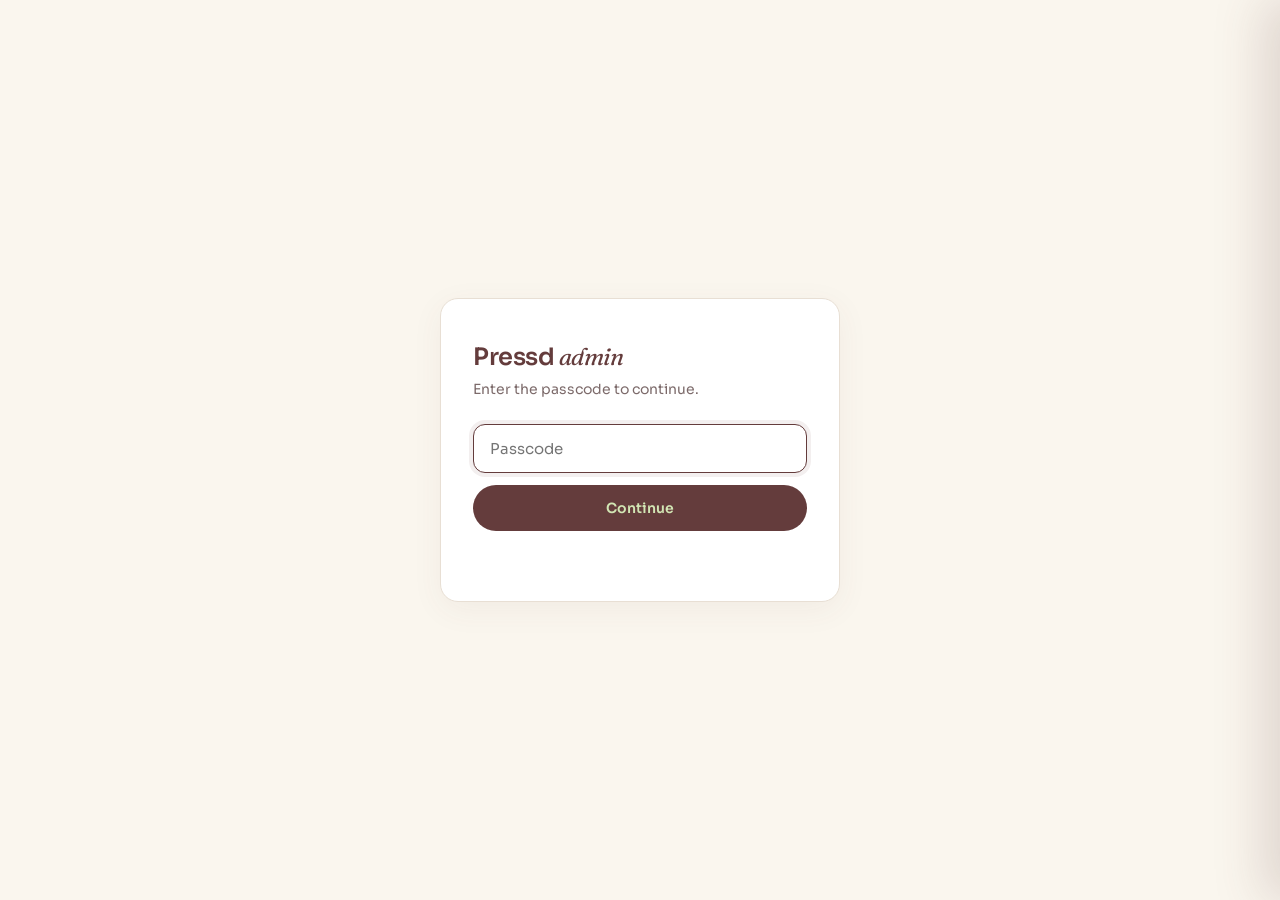
==== commit 4d0c3ed5: "Update admin.html" ====
--- a/admin.html
+++ b/admin.html
@@ -43,7 +43,7 @@
   body {
     margin: 0; min-height: 100vh;
     font-family: var(--font-display);
-    font-size: 14px; line-height: 1.5;
+    font-size: 15px; line-height: 1.5;
     color: var(--brand-ink);
     background: var(--brand-cream);
     -webkit-font-smoothing: antialiased;
@@ -244,6 +244,7 @@
   .drawer-overlay {
     position: fixed; inset: 0;
     background: rgba(42,31,31,0.5);
+    -webkit-backdrop-filter: blur(4px);  /* FIX: Safari/iOS support */
     backdrop-filter: blur(4px);
     z-index: 50;
     opacity: 0; pointer-events: none;
@@ -383,6 +384,13 @@
     font-size: 10px; text-transform: uppercase; letter-spacing: 0.06em;
     color: var(--brand-warning); font-weight: 600;
     margin-bottom: 4px;
+  }
+
+  /* Edit hint shown above the panels in the drawer */
+  .edit-hint {
+    font-size: 12px; color: var(--brand-muted);
+    text-align: center; margin: -4px 0 16px;
+    font-style: italic;
   }
 
   /* ============ MODAL ============ */
@@ -668,7 +676,7 @@
     </div>
 
     <label>Final laundry cost (₦)</label>
-    <input type="number" id="cost-final" min="0" step="100" placeholder="0" />
+    <input type="number" id="cost-final" min="0" step="any" placeholder="0" />
 
     <label>Note to customer (optional)</label>
     <textarea id="cost-admin-note" rows="2" placeholder="e.g. Stains were heavy. Recommend dry-clean next time."></textarea>
@@ -884,7 +892,6 @@
   function cleanPhone(p) {
     if (!p) return '';
     let s = String(p).replace(/[^\d+]/g, '');
-    // wa.me prefers no leading + but full international
     if (s.startsWith('+')) s = s.slice(1);
     if (s.startsWith('0')) s = '234' + s.slice(1);  // Nigerian local → international
     return s;
@@ -956,6 +963,15 @@
     }
   }
 
+  /* FIX: Cancellation is only safe before the laundry leaves the customer's hands.
+     Once it's been picked up, "cancel" doesn't really mean "stop" — it means
+     "physically return their stuff", which needs ops, not a button click.
+     Allow cancellation only while the order is still pre-pickup. */
+  function isCancellable(o) {
+    const stage = stageOf(o);
+    return stage === 'pickup_paid' || stage === 'pickup_scheduled';
+  }
+
   /* ============ LOAD ORDERS ============ */
   async function loadOrders() {
     try {
@@ -1043,38 +1059,43 @@
       return;
     }
     body.innerHTML = rows.map(o => {
-      const stage = stageOf(o);
-      const meta = STAGE_META[stage] || { label: stage, cls: 'b-muted' };
-      const cta = nextCtaFor(o);
-      const upfront = o.bookingPaymentStatus === 'paid'
-        ? fmtNaira(o.bookingTotal)
-        : '<span style="color:var(--brand-muted);">' + (o.bookingPaymentStatus || 'pending') + '</span>';
-      const laundryCost = o.finalLaundryCost > 0 ? fmtNaira(o.finalLaundryCost) : '<span style="color:var(--brand-muted);">—</span>';
-      const diff = computeDifference(o);
-
-      let ctaHtml;
-      if (cta.available) {
-        const cls = cta.intent === 'warn' ? 'cta-warn' : (cta.intent === 'muted' ? 'cta-muted' : '');
-        ctaHtml = `<button class="cta-btn ${cls}" data-cta-action="${cta.action}" data-cta-order="${escapeHtml(o.orderId)}">${escapeHtml(cta.label)} →</button>`;
-      } else {
-        const cls = cta.intent === 'closed' ? 'cta-closed' : '';
-        ctaHtml = `<span class="cta-text ${cls}">${escapeHtml(cta.label)}</span>`;
+      try {
+        const stage = stageOf(o);
+        const meta = STAGE_META[stage] || { label: stage, cls: 'b-muted' };
+        const cta = nextCtaFor(o);
+        const upfront = o.bookingPaymentStatus === 'paid'
+          ? fmtNaira(o.bookingTotal)
+          : '<span style="color:var(--brand-muted);">' + (o.bookingPaymentStatus || 'pending') + '</span>';
+        const laundryCost = o.finalLaundryCost > 0 ? fmtNaira(o.finalLaundryCost) : '<span style="color:var(--brand-muted);">—</span>';
+        const diff = computeDifference(o);
+
+        let ctaHtml;
+        if (cta.available) {
+          const cls = cta.intent === 'warn' ? 'cta-warn' : (cta.intent === 'muted' ? 'cta-muted' : '');
+          ctaHtml = `<button class="cta-btn ${cls}" data-cta-action="${cta.action}" data-cta-order="${escapeHtml(o.orderId)}">${escapeHtml(cta.label)} →</button>`;
+        } else {
+          const cls = cta.intent === 'closed' ? 'cta-closed' : '';
+          ctaHtml = `<span class="cta-text ${cls}">${escapeHtml(cta.label)}</span>`;
+        }
+
+        return `
+          <tr data-order-id="${escapeHtml(o.orderId)}">
+            <td><span class="order-id">${escapeHtml(o.orderId)}</span></td>
+            <td>
+              <div class="customer-name">${escapeHtml(o.name || '—')}</div>
+              <div class="customer-meta">${escapeHtml(o.area || '')} · ${fmtWindow(o.pickupWindow)}</div>
+            </td>
+            <td class="col-hide-sm"><span class="badge ${meta.cls}">${meta.label}</span></td>
+            <td class="cta-cell">${ctaHtml}</td>
+            <td class="col-num col-hide-sm">${upfront}</td>
+            <td class="col-num col-hide-sm">${laundryCost}</td>
+            <td class="col-num col-hide-sm">${diff.html}</td>
+          </tr>
+        `;
+      } catch (err) {
+        console.error('Row render failed for', o && o.orderId, err);
+        return `<tr data-order-id="${escapeHtml(o && o.orderId || '?')}"><td colspan="7" style="color:var(--brand-danger);font-size:12px;padding:10px 16px;">⚠ Render error for ${escapeHtml(o && o.orderId || 'unknown')} — see console.</td></tr>`;
       }
-
-      return `
-        <tr data-order-id="${escapeHtml(o.orderId)}">
-          <td><span class="order-id">${escapeHtml(o.orderId)}</span></td>
-          <td>
-            <div class="customer-name">${escapeHtml(o.name || '—')}</div>
-            <div class="customer-meta">${escapeHtml(o.area || '')} · ${fmtWindow(o.pickupWindow)}</div>
-          </td>
-          <td class="col-hide-sm"><span class="badge ${meta.cls}">${meta.label}</span></td>
-          <td class="cta-cell">${ctaHtml}</td>
-          <td class="col-num col-hide-sm">${upfront}</td>
-          <td class="col-num col-hide-sm">${laundryCost}</td>
-          <td class="col-num col-hide-sm">${diff.html}</td>
-        </tr>
-      `;
     }).join('');
 
     body.querySelectorAll('tr').forEach(tr => {
@@ -1171,7 +1192,8 @@
       ctaBar = `<div class="drawer-cta-waiting">${escapeHtml(cta.label)}</div>`;
     }
 
-    const cancelable = stage !== 'delivered' && stage !== 'cancelled' && stage !== 'awaiting_payment';
+    // FIX: cancellation only allowed in early states (pre-pickup)
+    const cancelable = isCancellable(o);
 
     // Tap-to links
     const waNum = cleanPhone(o.phoneWhatsapp);
@@ -1179,6 +1201,13 @@
     const mapsLink = o.pickupAddress
       ? `https://www.google.com/maps/search/?api=1&query=${encodeURIComponent(o.pickupAddress)}`
       : null;
+
+    // FIX: removed the no-op "Edit details" button. Show a tip line instead.
+    const otherActionsHtml = cancelable
+      ? `<div class="drawer-actions-row">
+           <button class="drawer-action-btn danger" data-drawer-action="cancelOrder">Cancel order</button>
+         </div>`
+      : '';
 
     return `
       <div class="badges-row">
@@ -1191,11 +1220,10 @@
       <div class="drawer-cta">
         <div class="drawer-cta-label">Next action</div>
         ${ctaBar}
-        <div class="drawer-actions-row">
-          ${cancelable ? '<button class="drawer-action-btn danger" data-drawer-action="cancelOrder">Cancel order</button>' : ''}
-          <button class="drawer-action-btn" data-drawer-action="editDetails">Edit details</button>
-        </div>
+        ${otherActionsHtml}
       </div>
+
+      <p class="edit-hint">Tap any row below to edit it.</p>
 
       <div class="panel">
         <div class="panel-title">Financials</div>
@@ -1303,11 +1331,6 @@
     $$('[data-drawer-action]', $('#drawer-body')).forEach(btn => {
       btn.addEventListener('click', () => {
         const action = btn.dataset.drawerAction;
-        if (action === 'editDetails') {
-          // No-op: editing happens by clicking the rows. Could surface a hint here.
-          showToast('Tap any row above to edit it.', 'success');
-          return;
-        }
         triggerAction(action, o);
       });
     });
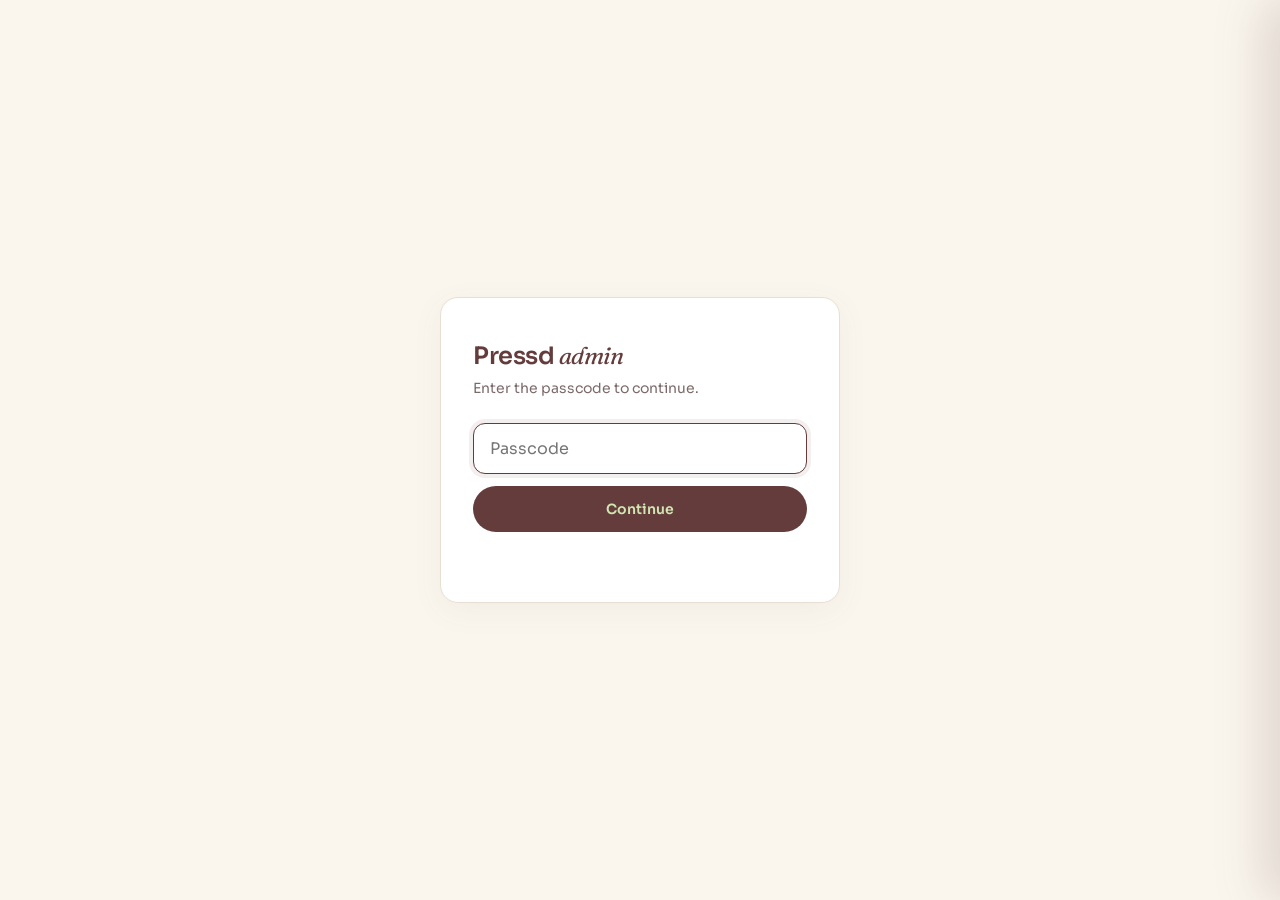
==== commit 2c706d95: "Add files via upload" ====
--- a/admin.html
+++ b/admin.html
@@ -1,6 +1,8 @@
 <!DOCTYPE html>
-<html lang="en">
+<html lang="en" data-no-gtm>
 <head>
+<link rel="icon" type="image/png" sizes="32x32" href="/assets/favicon-32.png" />
+<meta name="robots" content="noindex, nofollow" />
 <meta charset="UTF-8" />
 <meta name="viewport" content="width=device-width, initial-scale=1.0" />
 <meta name="theme-color" content="#643C3C" />
@@ -94,7 +96,7 @@
     width: 100%; padding: 14px 16px;
     border: 1.5px solid var(--brand-line);
     border-radius: var(--r-md); background: #fff;
-    color: var(--brand-ink); margin-bottom: 12px;
+    color: var(--brand-ink); margin-bottom: 12px; font-size: 16px;
   }
   .gate input:focus { outline: none; border-color: var(--brand-primary); box-shadow: 0 0 0 4px rgba(100,60,60,0.08); }
   .gate button {
@@ -163,7 +165,7 @@
   }
   .search-input {
     flex: 1; min-width: 200px; max-width: 280px;
-    padding: 8px 12px; font-size: 13px;
+    padding: 8px 12px; font-size: 16px;
     background: #fff; border: 1px solid var(--brand-line);
     border-radius: var(--r-pill); color: var(--brand-ink);
   }
@@ -422,7 +424,7 @@
     width: 100%; padding: 12px 14px;
     border: 1.5px solid var(--brand-line);
     border-radius: var(--r-md); background: #fff;
-    color: var(--brand-ink); font-size: 14px;
+    color: var(--brand-ink); font-size: 16px;
     margin-bottom: 16px; font-family: inherit;
   }
   .modal textarea { resize: vertical; min-height: 80px; }
@@ -765,7 +767,7 @@
 
 <div class="toast" id="toast"></div>
 
-<script src="pressd-config.js"></script>
+<script src="/js/config.js"></script>
 <script>
   /* ============================================================
      PRESSD ADMIN — frontend script
